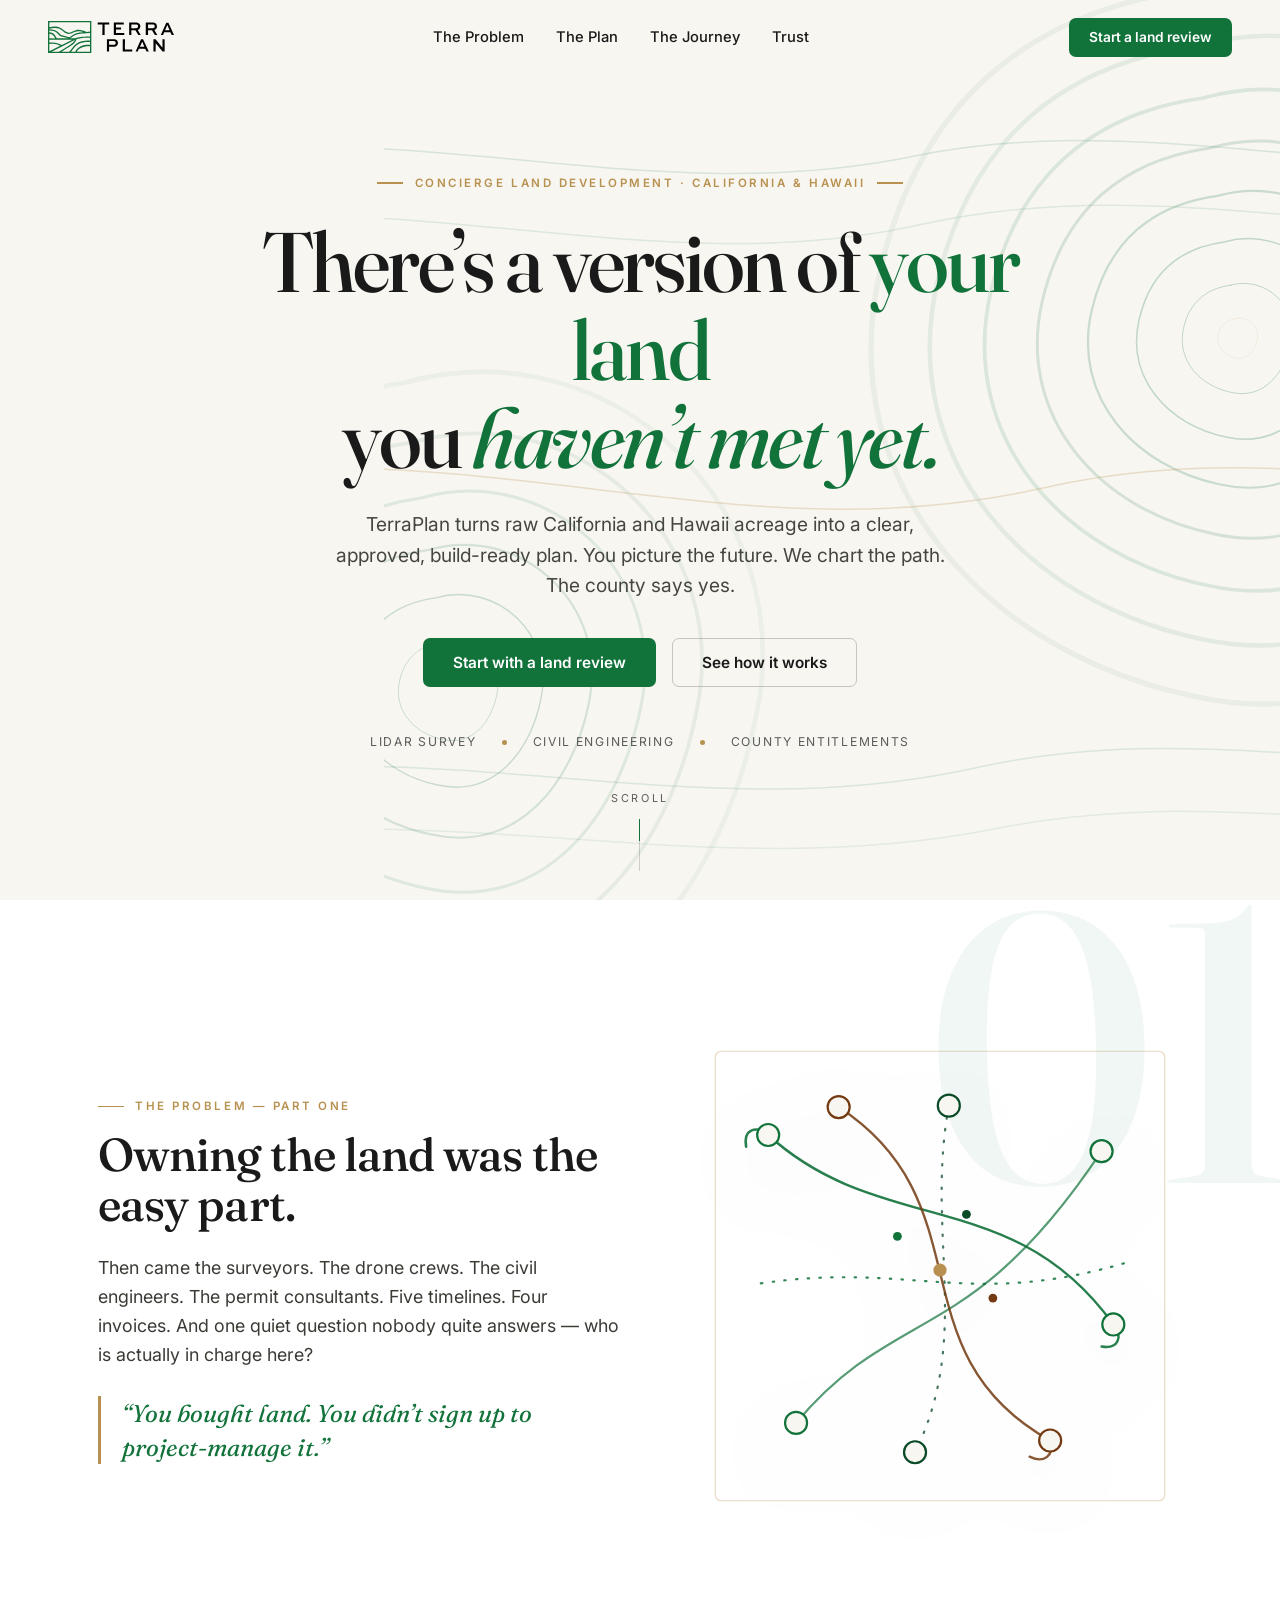
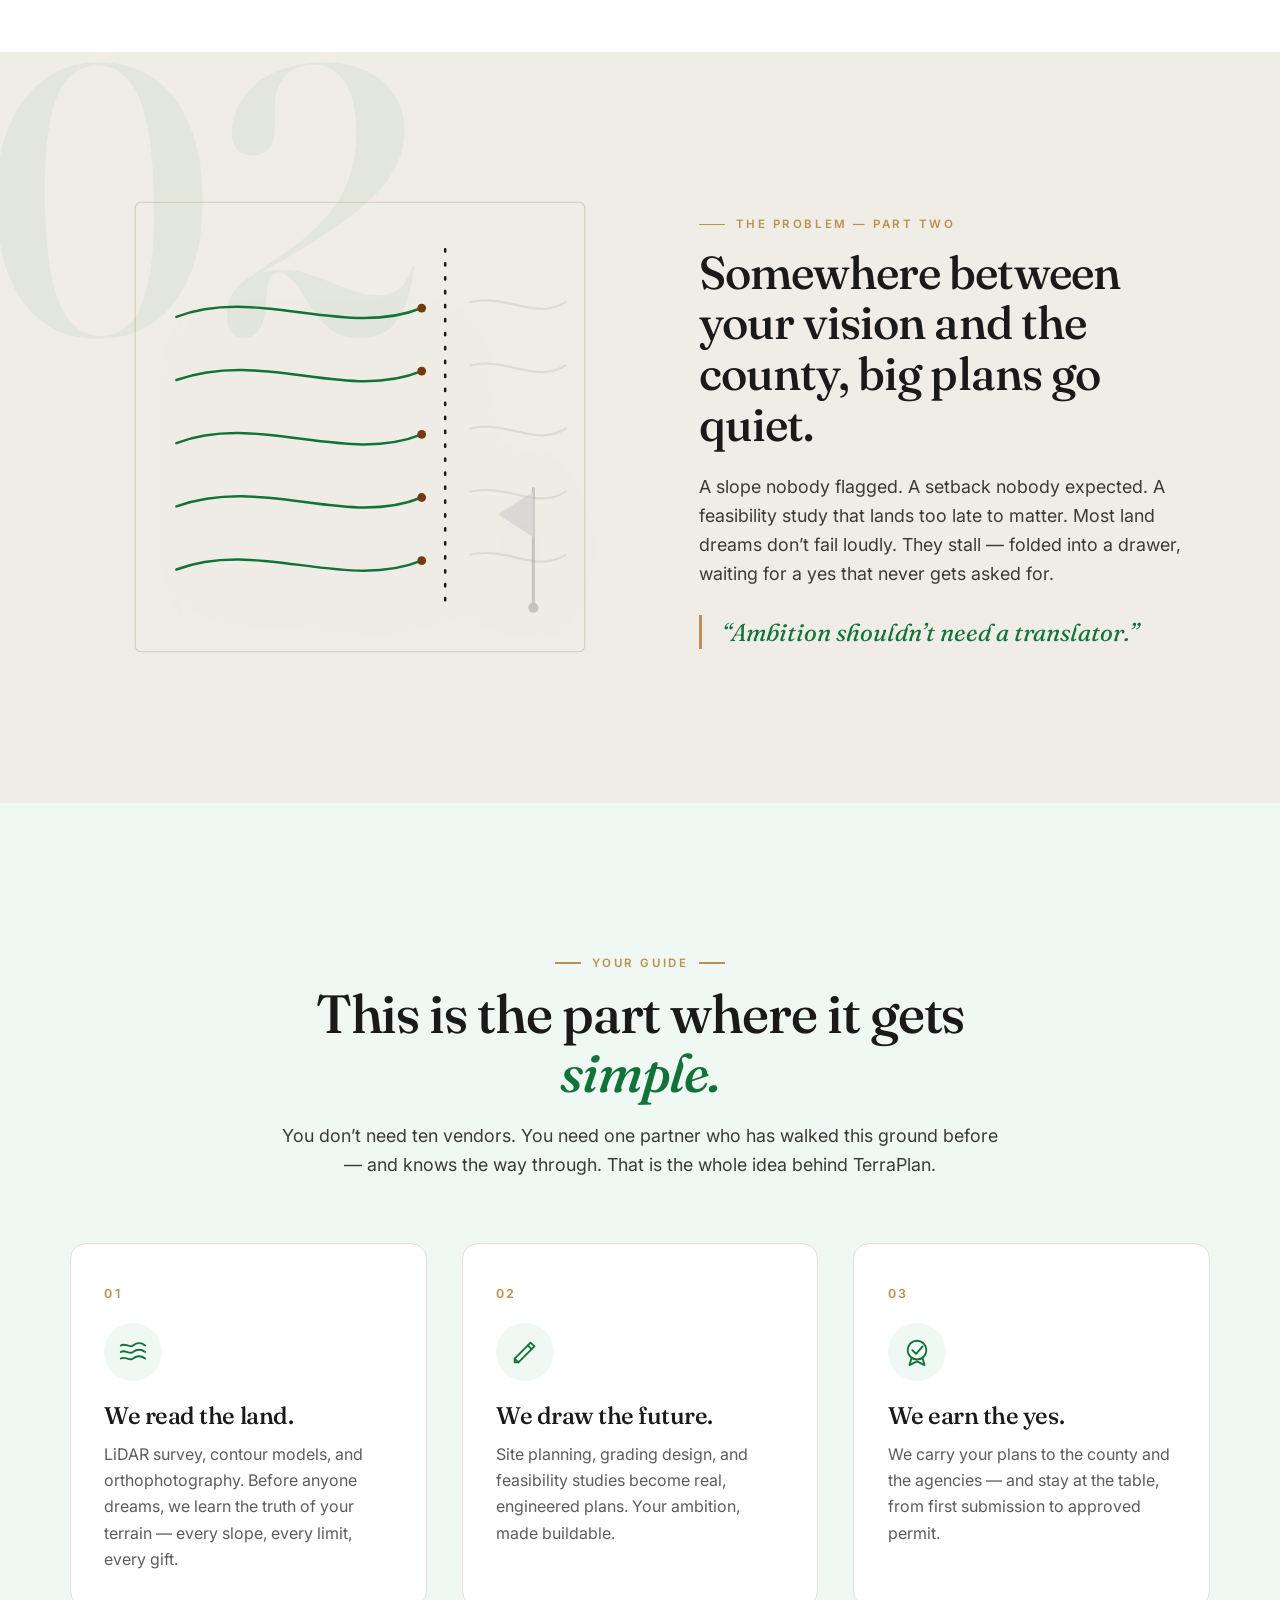
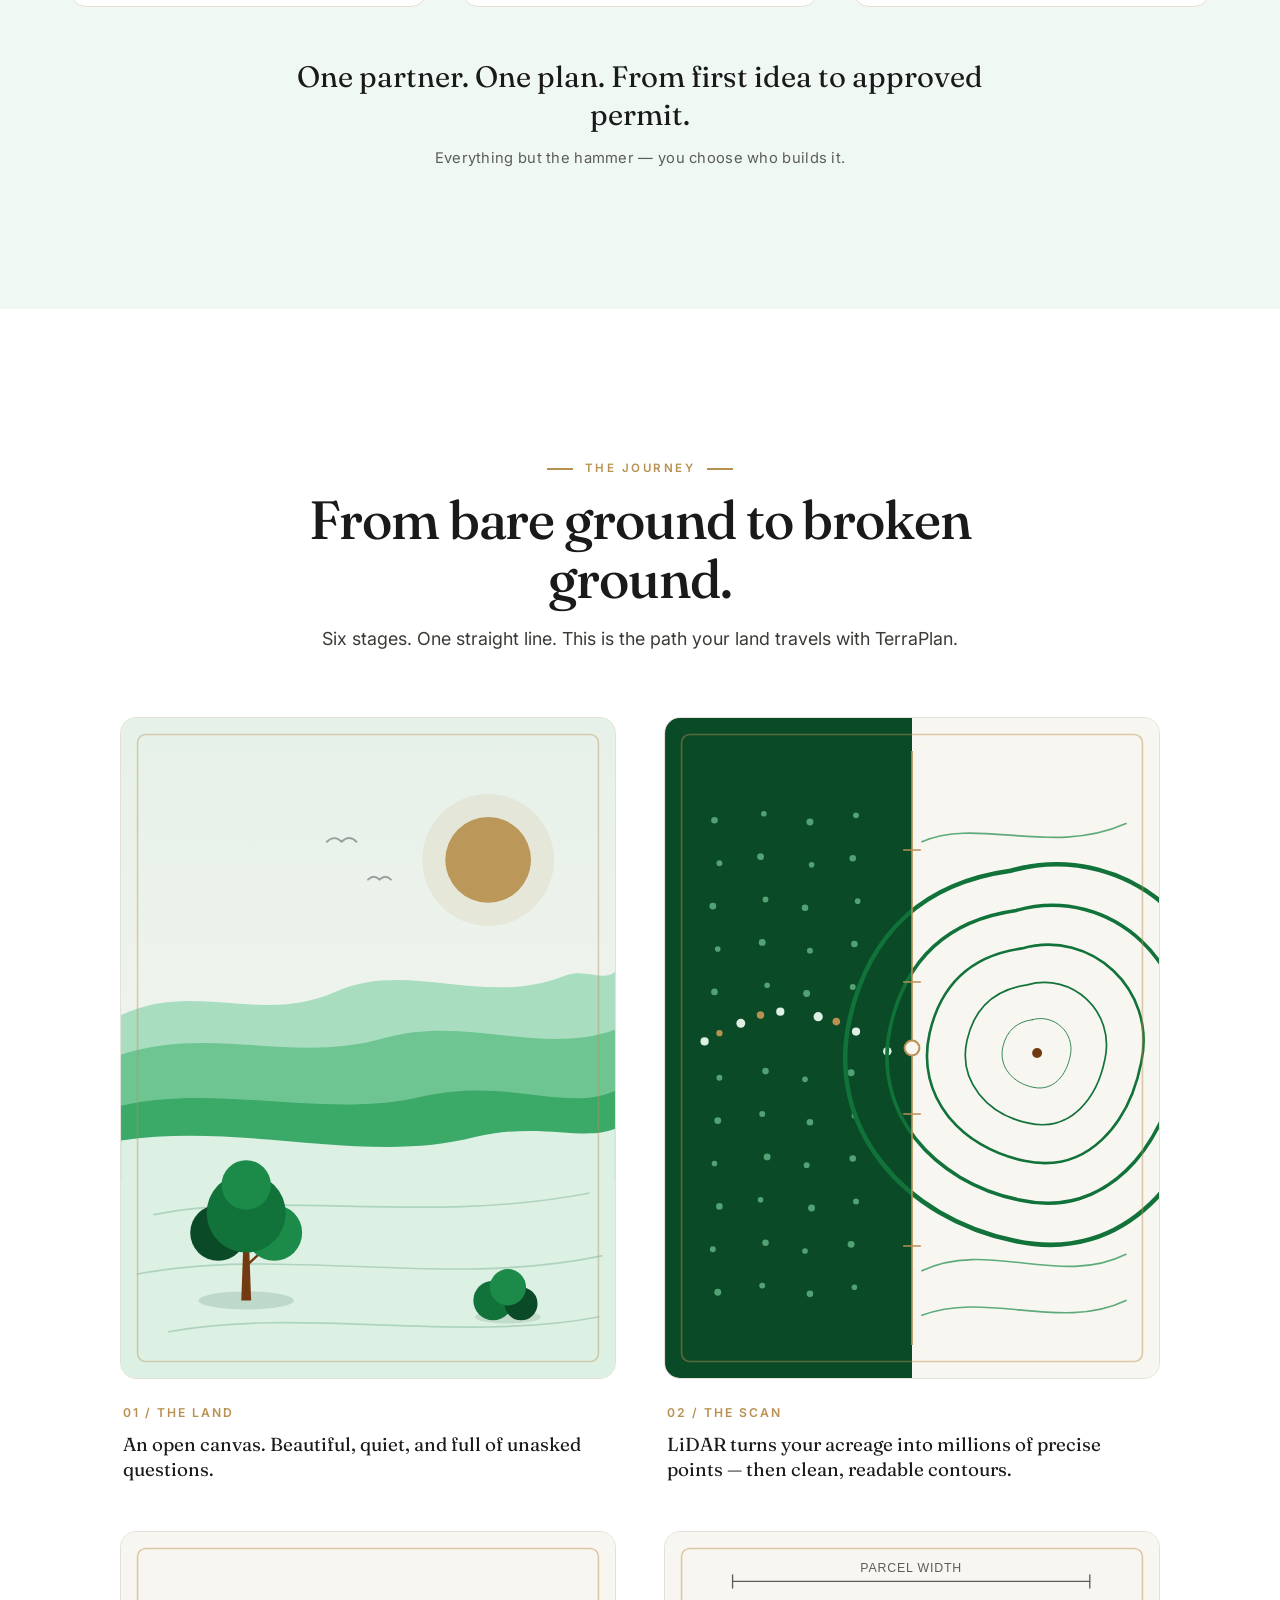
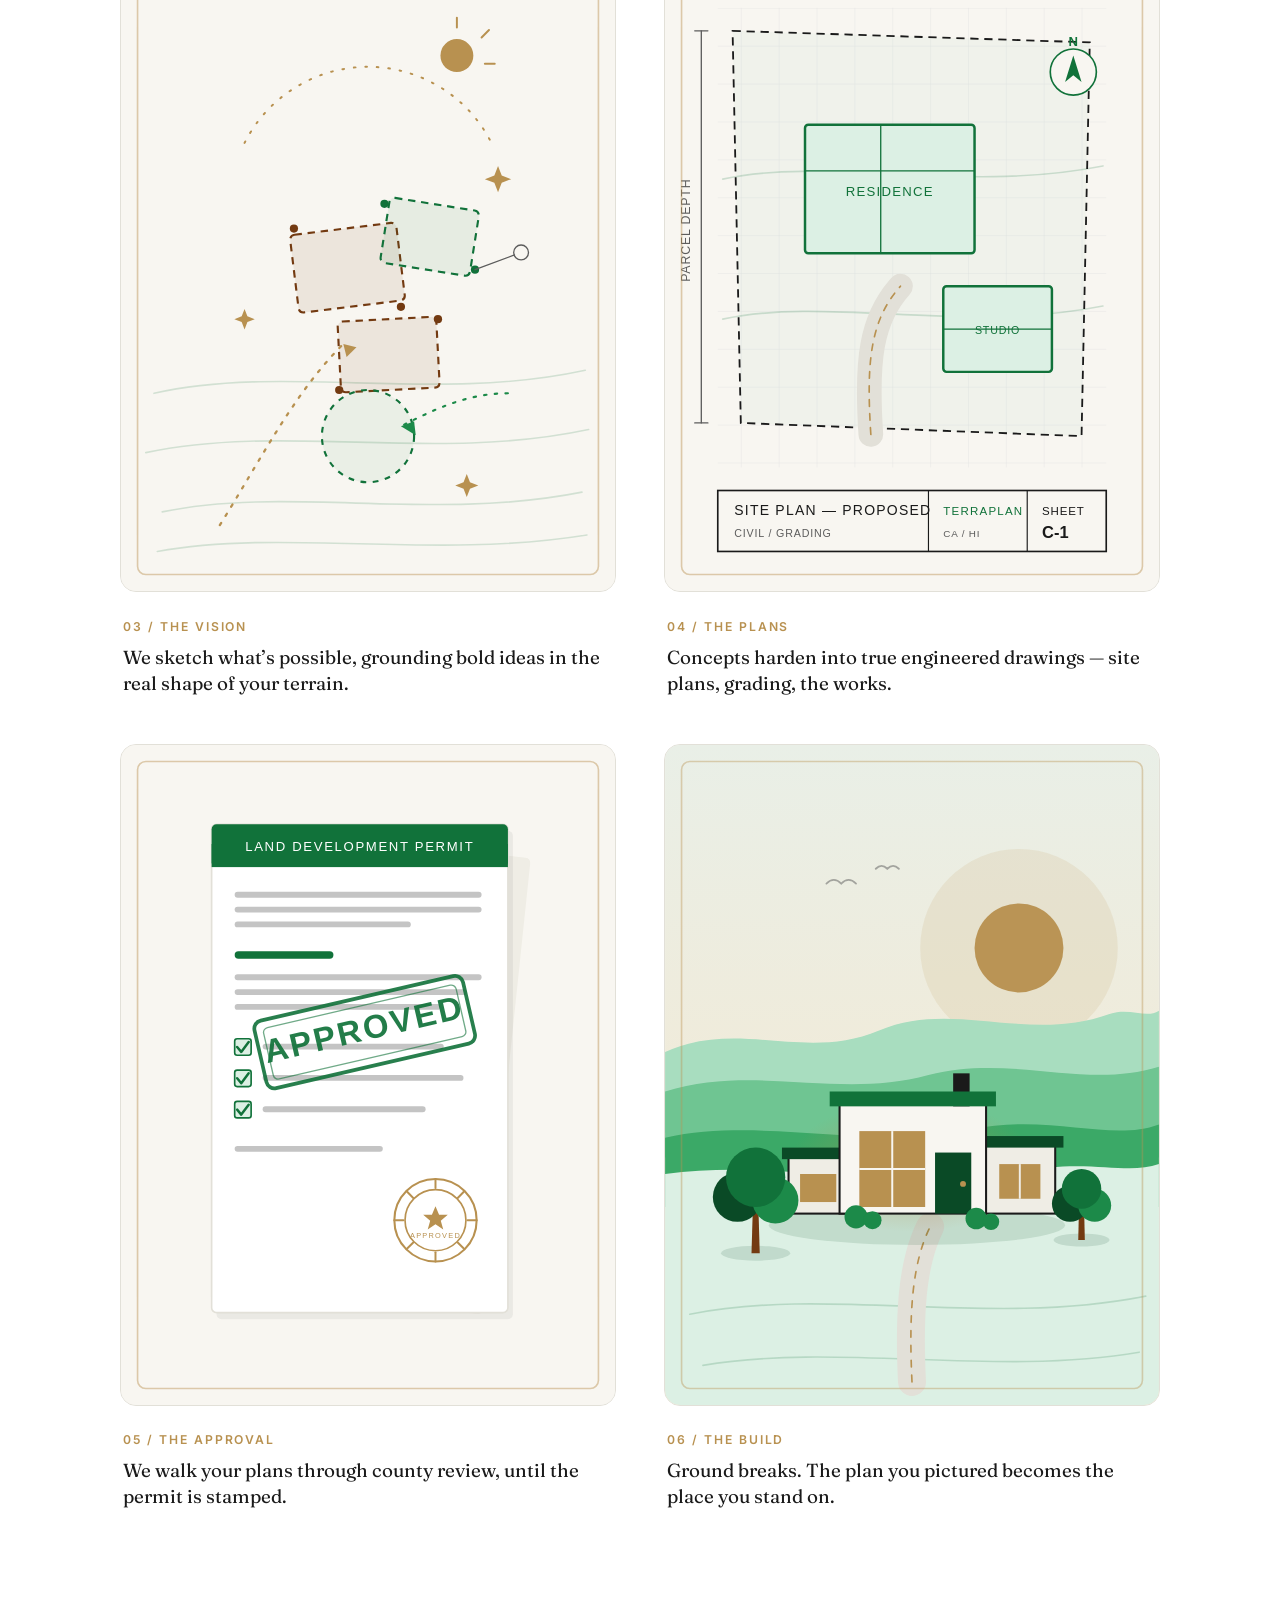
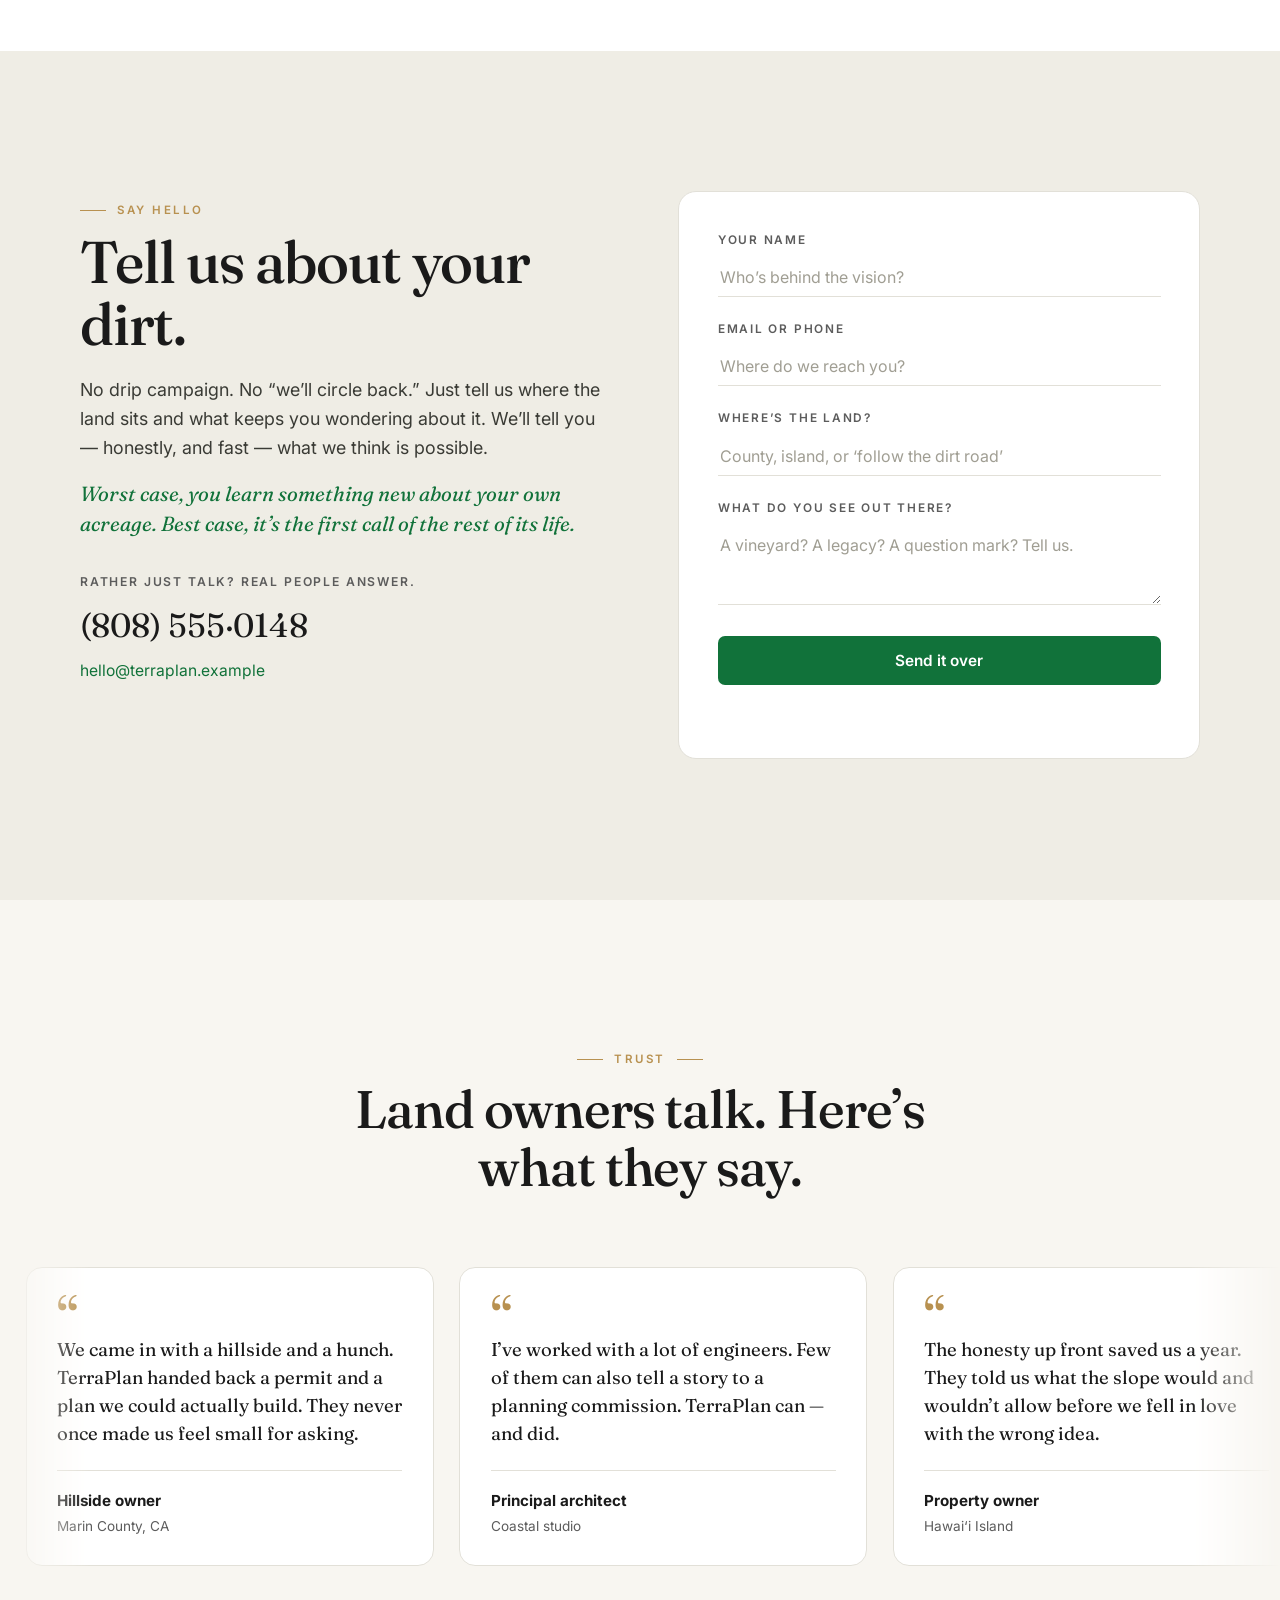
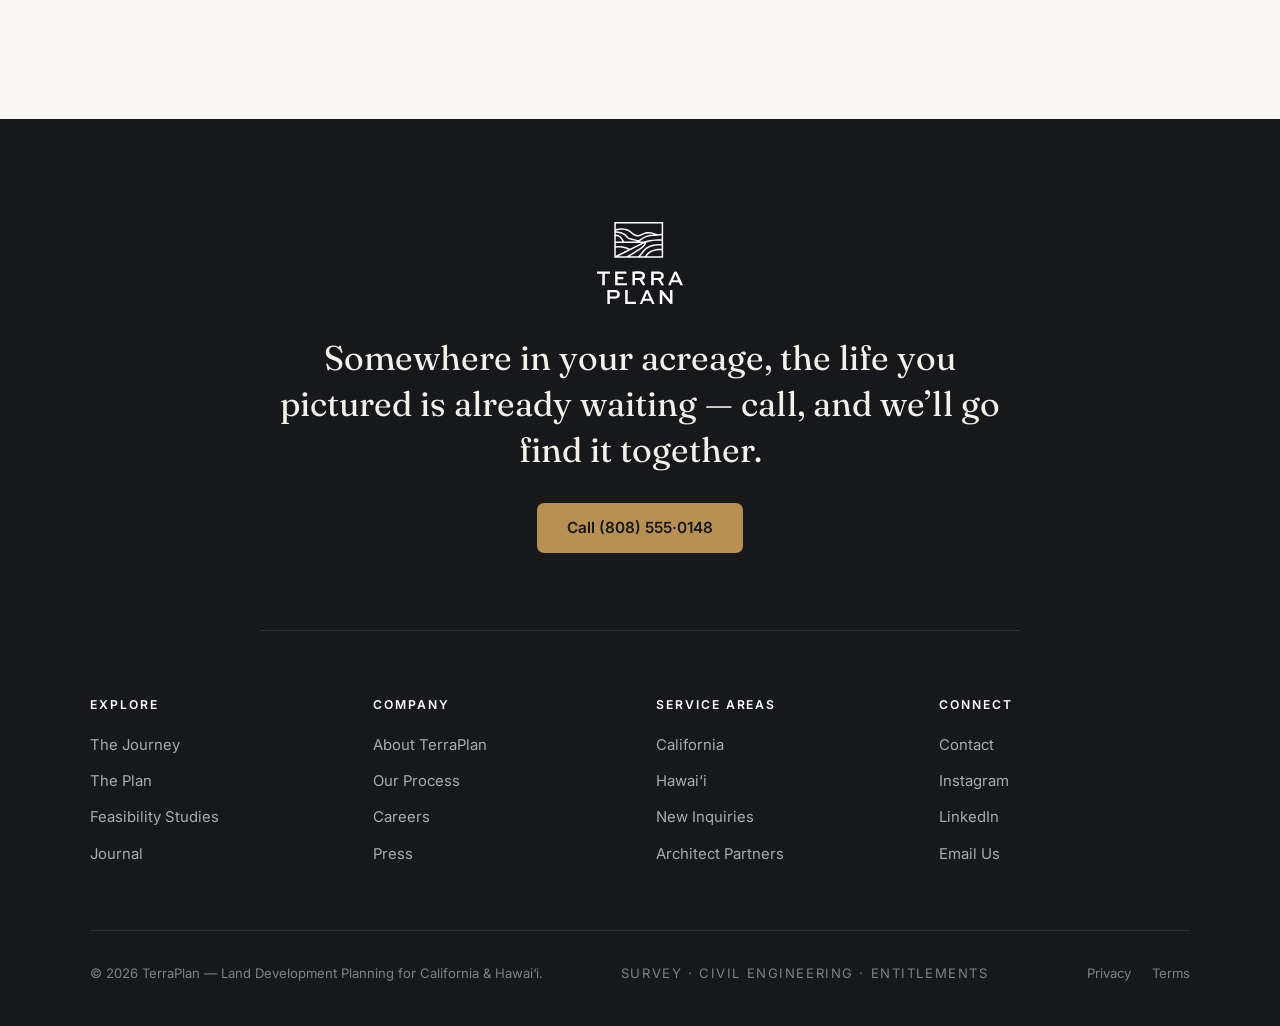
==== public/index.html @ 856046d3 "Add static site, AWS infrastructure, and deploy pipeline Site is a dependency-free static build in p" ====
<!doctype html>
<html lang="en">
<head>
  <meta charset="utf-8" />
  <meta name="viewport" content="width=device-width, initial-scale=1" />
  <title>TerraPlan — Concierge Land Development Planning · California &amp; Hawaii</title>
  <meta name="description" content="TerraPlan turns raw California and Hawaii acreage into a clear, approved, build-ready plan — LiDAR survey, civil engineering, and county entitlements, handled by one concierge partner." />
  <link rel="icon" type="image/svg+xml" href="assets/favicon.svg" />
  <link rel="preconnect" href="https://fonts.googleapis.com" />
  <link rel="preconnect" href="https://fonts.gstatic.com" crossorigin />
  <link href="https://fonts.googleapis.com/css2?family=Fraunces:ital,opsz,wght@0,9..144,400;0,9..144,500;0,9..144,600;1,9..144,400;1,9..144,500&family=Inter:wght@400;500;600&display=swap" rel="stylesheet" />
  <link rel="stylesheet" href="styles.css" />
</head>
<body>
  <div class="scroll-progress" id="scrollProgress" aria-hidden="true"></div>

  <!-- ============ NAV ============ -->
  <header class="nav" id="nav">
    <div class="nav__inner">
      <a class="nav__logo" href="#top" aria-label="TerraPlan home">
        <img src="assets/logo-horizontal.svg" alt="TerraPlan" />
      </a>
      <nav class="nav__links" id="navLinks" aria-label="Primary">
        <a href="#problem">The Problem</a>
        <a href="#plan">The Plan</a>
        <a href="#journey">The Journey</a>
        <a href="#trust">Trust</a>
      </nav>
      <div class="nav__actions">
        <a class="btn btn--primary btn--sm" href="#contact">Start a land review</a>
        <button class="nav__toggle" id="navToggle" aria-label="Menu" aria-expanded="false">
          <span></span><span></span><span></span>
        </button>
      </div>
    </div>
  </header>

  <main id="top">

    <!-- ============ HERO ============ -->
    <section class="hero" id="hero">
      <img class="hero__topo" src="assets/hero-topo.svg" alt="" aria-hidden="true" />
      <div class="hero__inner">
        <p class="eyebrow eyebrow--center hero__eyebrow">Concierge Land Development &middot; California &amp; Hawaii</p>
        <h1 class="hero__title">
          There&rsquo;s a version of <span class="t-green">your land</span><br />
          you <em>haven&rsquo;t met yet.</em>
        </h1>
        <p class="hero__sub">
          TerraPlan turns raw California and Hawaii acreage into a clear, approved,
          build-ready plan. You picture the future. We chart the path. The county says yes.
        </p>
        <div class="hero__cta">
          <a class="btn btn--primary" href="#contact">Start with a land review</a>
          <a class="btn btn--ghost" href="#problem">See how it works</a>
        </div>
        <ul class="hero__marks" aria-label="What we handle">
          <li>LiDAR Survey</li>
          <li>Civil Engineering</li>
          <li>County Entitlements</li>
        </ul>
      </div>
      <a class="hero__scroll" href="#problem" aria-label="Scroll down">
        <span>Scroll</span>
        <span class="hero__scroll-line"></span>
      </a>
    </section>

    <!-- ============ PAIN 1 ============ -->
    <section class="pain pain--light" id="problem">
      <span class="pain__numeral" aria-hidden="true">01</span>
      <div class="pain__inner">
        <div class="pain__text reveal">
          <p class="eyebrow">The Problem &mdash; Part One</p>
          <h2 class="pain__title">Owning the land was the easy part.</h2>
          <p class="lead">
            Then came the surveyors. The drone crews. The civil engineers. The permit
            consultants. Five timelines. Four invoices. And one quiet question nobody
            quite answers &mdash; who is actually in charge here?
          </p>
          <p class="pain__pull">&ldquo;You bought land. You didn&rsquo;t sign up to project-manage it.&rdquo;</p>
        </div>
        <figure class="pain__figure reveal" data-delay="1">
          <img src="assets/pain-fragments.svg" alt="Scattered, disconnected lines and nodes representing a fragmented roster of vendors" />
        </figure>
      </div>
    </section>

    <!-- ============ PAIN 2 ============ -->
    <section class="pain pain--tint pain--flip" id="pain-two">
      <span class="pain__numeral" aria-hidden="true">02</span>
      <div class="pain__inner">
        <figure class="pain__figure reveal">
          <img src="assets/pain-stall.svg" alt="A clear path of contour lines stalling at a dashed barrier before reaching its goal" />
        </figure>
        <div class="pain__text reveal" data-delay="1">
          <p class="eyebrow">The Problem &mdash; Part Two</p>
          <h2 class="pain__title">Somewhere between your vision and the county, big plans go quiet.</h2>
          <p class="lead">
            A slope nobody flagged. A setback nobody expected. A feasibility study that
            lands too late to matter. Most land dreams don&rsquo;t fail loudly. They
            stall &mdash; folded into a drawer, waiting for a yes that never gets asked for.
          </p>
          <p class="pain__pull">&ldquo;Ambition shouldn&rsquo;t need a translator.&rdquo;</p>
        </div>
      </div>
    </section>

    <!-- ============ GUIDE / PLAN ============ -->
    <section class="guide" id="plan">
      <div class="guide__head reveal">
        <p class="eyebrow eyebrow--center">Your Guide</p>
        <h2 class="guide__title">This is the part where it gets <em>simple.</em></h2>
        <p class="guide__intro">
          You don&rsquo;t need ten vendors. You need one partner who has walked this
          ground before &mdash; and knows the way through. That is the whole idea
          behind TerraPlan.
        </p>
      </div>
      <ol class="guide__steps">
        <li class="step reveal">
          <span class="step__num">01</span>
          <span class="step__icon" aria-hidden="true">
            <svg viewBox="0 0 32 32" fill="none" stroke="currentColor" stroke-width="2" stroke-linecap="round">
              <path d="M3 9c5-3 9 3 13 0s9-3 13 0" />
              <path d="M3 16c5-3 9 3 13 0s9-3 13 0" />
              <path d="M3 23c5-3 9 3 13 0s9-3 13 0" />
            </svg>
          </span>
          <h3 class="step__title">We read the land.</h3>
          <p class="step__text">
            LiDAR survey, contour models, and orthophotography. Before anyone dreams,
            we learn the truth of your terrain &mdash; every slope, every limit, every gift.
          </p>
        </li>
        <li class="step reveal" data-delay="1">
          <span class="step__num">02</span>
          <span class="step__icon" aria-hidden="true">
            <svg viewBox="0 0 32 32" fill="none" stroke="currentColor" stroke-width="2" stroke-linecap="round" stroke-linejoin="round">
              <path d="M5 27 L9 27 L26 10 L22 6 L5 23 Z" />
              <path d="M19 9 L23 13" />
              <path d="M5 23 L9 27" />
            </svg>
          </span>
          <h3 class="step__title">We draw the future.</h3>
          <p class="step__text">
            Site planning, grading design, and feasibility studies become real,
            engineered plans. Your ambition, made buildable.
          </p>
        </li>
        <li class="step reveal" data-delay="2">
          <span class="step__num">03</span>
          <span class="step__icon" aria-hidden="true">
            <svg viewBox="0 0 32 32" fill="none" stroke="currentColor" stroke-width="2" stroke-linecap="round" stroke-linejoin="round">
              <circle cx="16" cy="14" r="10" />
              <path d="M11 14 L15 18 L22 10" />
              <path d="M10 23 L8 30 L16 26 L24 30 L22 23" />
            </svg>
          </span>
          <h3 class="step__title">We earn the yes.</h3>
          <p class="step__text">
            We carry your plans to the county and the agencies &mdash; and stay at the
            table, from first submission to approved permit.
          </p>
        </li>
      </ol>
      <p class="guide__closer reveal">
        One partner. One plan. From first idea to approved permit.
        <span>Everything but the hammer &mdash; you choose who builds it.</span>
      </p>
    </section>

    <!-- ============ JOURNEY (placeholder imagery) ============ -->
    <!-- Imagery below is illustrative placeholder artwork, ready to be swapped for photography. -->
    <section class="journey" id="journey">
      <div class="journey__head reveal">
        <p class="eyebrow eyebrow--center">The Journey</p>
        <h2 class="journey__title">From bare ground to broken ground.</h2>
        <p class="journey__sub">
          Six stages. One straight line. This is the path your land travels with TerraPlan.
        </p>
      </div>
      <div class="journey__grid">
        <figure class="jcard reveal">
          <div class="jcard__img"><img src="assets/journey-1-land.svg" alt="An open, beautiful piece of undeveloped property" /></div>
          <figcaption>
            <span class="jcard__num">01 / The Land</span>
            <p>An open canvas. Beautiful, quiet, and full of unasked questions.</p>
          </figcaption>
        </figure>
        <figure class="jcard reveal" data-delay="1">
          <div class="jcard__img"><img src="assets/journey-2-scan.svg" alt="A split image of a LiDAR point cloud beside clean topographic contours" /></div>
          <figcaption>
            <span class="jcard__num">02 / The Scan</span>
            <p>LiDAR turns your acreage into millions of precise points &mdash; then clean, readable contours.</p>
          </figcaption>
        </figure>
        <figure class="jcard reveal">
          <div class="jcard__img"><img src="assets/journey-3-concept.svg" alt="An early conceptualization sketch laid over the terrain" /></div>
          <figcaption>
            <span class="jcard__num">03 / The Vision</span>
            <p>We sketch what&rsquo;s possible, grounding bold ideas in the real shape of your terrain.</p>
          </figcaption>
        </figure>
        <figure class="jcard reveal" data-delay="1">
          <div class="jcard__img"><img src="assets/journey-4-plans.svg" alt="Engineered site drawings and plans" /></div>
          <figcaption>
            <span class="jcard__num">04 / The Plans</span>
            <p>Concepts harden into true engineered drawings &mdash; site plans, grading, the works.</p>
          </figcaption>
        </figure>
        <figure class="jcard reveal">
          <div class="jcard__img"><img src="assets/journey-5-permit.svg" alt="A regulatory permit document with an approved stamp and official seal" /></div>
          <figcaption>
            <span class="jcard__num">05 / The Approval</span>
            <p>We walk your plans through county review, until the permit is stamped.</p>
          </figcaption>
        </figure>
        <figure class="jcard reveal" data-delay="1">
          <div class="jcard__img"><img src="assets/journey-6-build.svg" alt="A finished home on the developed build site" /></div>
          <figcaption>
            <span class="jcard__num">06 / The Build</span>
            <p>Ground breaks. The plan you pictured becomes the place you stand on.</p>
          </figcaption>
        </figure>
      </div>
    </section>

    <!-- ============ CONTACT ============ -->
    <section class="contact" id="contact">
      <div class="contact__inner">
        <div class="contact__lead reveal">
          <p class="eyebrow">Say Hello</p>
          <h2 class="contact__title">Tell us about your dirt.</h2>
          <p class="lead">
            No drip campaign. No &ldquo;we&rsquo;ll circle back.&rdquo; Just tell us where
            the land sits and what keeps you wondering about it. We&rsquo;ll tell you
            &mdash; honestly, and fast &mdash; what we think is possible.
          </p>
          <p class="contact__kicker">
            Worst case, you learn something new about your own acreage.
            Best case, it&rsquo;s the first call of the rest of its life.
          </p>
          <div class="contact__direct">
            <span>Rather just talk? Real people answer.</span>
            <a class="contact__phone" href="tel:+18085550148">(808) 555&middot;0148</a>
            <a class="contact__email" href="mailto:hello@terraplan.example">hello@terraplan.example</a>
          </div>
        </div>
        <form class="contact__form reveal" data-delay="1" id="contactForm" novalidate>
          <div class="field">
            <label for="f-name">Your name</label>
            <input id="f-name" name="name" type="text" placeholder="Who&rsquo;s behind the vision?" required />
          </div>
          <div class="field">
            <label for="f-reach">Email or phone</label>
            <input id="f-reach" name="reach" type="text" placeholder="Where do we reach you?" required />
          </div>
          <div class="field">
            <label for="f-where">Where&rsquo;s the land?</label>
            <input id="f-where" name="where" type="text" placeholder="County, island, or &lsquo;follow the dirt road&rsquo;" />
          </div>
          <div class="field">
            <label for="f-vision">What do you see out there?</label>
            <textarea id="f-vision" name="vision" rows="3" placeholder="A vineyard? A legacy? A question mark? Tell us."></textarea>
          </div>
          <button class="btn btn--primary btn--block" type="submit">Send it over</button>
          <p class="contact__note" id="formNote" role="status"></p>
        </form>
      </div>
    </section>

    <!-- ============ TRUST ============ -->
    <!-- Testimonials are placeholder copy, ready to be replaced with verified client quotes. -->
    <section class="trust" id="trust">
      <div class="trust__head reveal">
        <p class="eyebrow eyebrow--center">Trust</p>
        <h2 class="trust__title">Land owners talk. Here&rsquo;s what they say.</h2>
      </div>
      <div class="marquee" id="marquee">
        <div class="marquee__track">
          <figure class="quote">
            <blockquote>We came in with a hillside and a hunch. TerraPlan handed back a permit and a plan we could actually build. They never once made us feel small for asking.</blockquote>
            <figcaption><strong>Hillside owner</strong><span>Marin County, CA</span></figcaption>
          </figure>
          <figure class="quote">
            <blockquote>I&rsquo;ve worked with a lot of engineers. Few of them can also tell a story to a planning commission. TerraPlan can &mdash; and did.</blockquote>
            <figcaption><strong>Principal architect</strong><span>Coastal studio</span></figcaption>
          </figure>
          <figure class="quote">
            <blockquote>The honesty up front saved us a year. They told us what the slope would and wouldn&rsquo;t allow before we fell in love with the wrong idea.</blockquote>
            <figcaption><strong>Property owner</strong><span>Hawai&lsquo;i Island</span></figcaption>
          </figure>
          <figure class="quote">
            <blockquote>One contact. One invoice. One plan. After three false starts with other firms, that alone felt like a small miracle.</blockquote>
            <figcaption><strong>Estate owner</strong><span>Napa Valley, CA</span></figcaption>
          </figure>
          <figure class="quote">
            <blockquote>Our clients expect deliverables that hold up. TerraPlan&rsquo;s surveys and contours are the cleanest we&rsquo;ve ever put in front of a designer.</blockquote>
            <figcaption><strong>Studio director</strong><span>Honolulu, HI</span></figcaption>
          </figure>
          <figure class="quote">
            <blockquote>They treated our forty acres like it mattered as much to them as it did to us. Turns out, it did.</blockquote>
            <figcaption><strong>Land owner</strong><span>Sonoma County, CA</span></figcaption>
          </figure>
        </div>
      </div>
    </section>

  </main>

  <!-- ============ FOOTER ============ -->
  <footer class="footer" id="footer">
    <div class="footer__cta reveal">
      <img class="footer__logo" src="assets/logo-vertical-white.svg" alt="TerraPlan" />
      <p class="footer__poetic">
        Somewhere in your acreage, the life you pictured is already waiting &mdash;
        call, and we&rsquo;ll go find it together.
      </p>
      <a class="btn btn--brass" href="tel:+18085550148">Call (808) 555&middot;0148</a>
    </div>
    <div class="footer__grid">
      <nav class="footer__col" aria-label="Explore">
        <h4>Explore</h4>
        <a href="#">The Journey</a>
        <a href="#">The Plan</a>
        <a href="#">Feasibility Studies</a>
        <a href="#">Journal</a>
      </nav>
      <nav class="footer__col" aria-label="Company">
        <h4>Company</h4>
        <a href="#">About TerraPlan</a>
        <a href="#">Our Process</a>
        <a href="#">Careers</a>
        <a href="#">Press</a>
      </nav>
      <nav class="footer__col" aria-label="Service areas">
        <h4>Service Areas</h4>
        <a href="#">California</a>
        <a href="#">Hawai&lsquo;i</a>
        <a href="#">New Inquiries</a>
        <a href="#">Architect Partners</a>
      </nav>
      <nav class="footer__col" aria-label="Connect">
        <h4>Connect</h4>
        <a href="#contact">Contact</a>
        <a href="#">Instagram</a>
        <a href="#">LinkedIn</a>
        <a href="mailto:hello@terraplan.example">Email Us</a>
      </nav>
    </div>
    <div class="footer__bar">
      <p>&copy; 2026 TerraPlan &mdash; Land Development Planning for California &amp; Hawai&lsquo;i.</p>
      <p class="footer__tag">Survey &middot; Civil Engineering &middot; Entitlements</p>
      <p class="footer__legal"><a href="#">Privacy</a><a href="#">Terms</a></p>
    </div>
  </footer>

  <script src="script.js"></script>
</body>
</html>
---- public/styles.css ----
/* ============================================================
   TerraPlan — Landing Page Styles
   Built on the TerraPlan brand guide. Minimal, bright, grounded.
   ============================================================ */

:root {
  --canvas:       #F8F6F1;
  --surface:      #FFFFFF;
  --tint:         #EFEDE5;
  --pine-50:      #F0F8F3;
  --border:       #E2E0D8;
  --primary:      #11723A;
  --primary-deep: #0A4A26;
  --ink:          #1A1A1A;
  --muted:        #5C5C5C;
  --brass:        #B89150;
  --sienna:       #733A11;
  --footer-bg:    #16181B;

  --serif: 'Fraunces', Georgia, 'Times New Roman', serif;
  --sans:  'Inter', -apple-system, BlinkMacSystemFont, 'Segoe UI', Roboto, Helvetica, Arial, sans-serif;

  --wrap: 1180px;
  --ease: cubic-bezier(.16, 1, .3, 1);
  --section-pad: clamp(5rem, 11vw, 9rem);
}

* { box-sizing: border-box; margin: 0; padding: 0; }

html { scroll-behavior: smooth; -webkit-text-size-adjust: 100%; }

body {
  font-family: var(--sans);
  color: var(--ink);
  background: var(--canvas);
  line-height: 1.65;
  font-size: 17px;
  -webkit-font-smoothing: antialiased;
  -moz-osx-font-smoothing: grayscale;
  overflow-x: hidden;
}

img { max-width: 100%; display: block; }

section[id] { scroll-margin-top: 86px; }

::selection { background: var(--primary); color: #fff; }

/* ---------- Typographic utilities ---------- */
.eyebrow {
  display: inline-flex;
  align-items: center;
  gap: .7rem;
  font-size: .72rem;
  font-weight: 600;
  letter-spacing: .22em;
  text-transform: uppercase;
  color: var(--brass);
}
.eyebrow::before {
  content: "";
  width: 26px; height: 1.5px;
  background: var(--brass);
}
.eyebrow--center { justify-content: center; }
.eyebrow--center::after {
  content: "";
  width: 26px; height: 1.5px;
  background: var(--brass);
}

.lead {
  font-size: clamp(1.06rem, 1.4vw, 1.32rem);
  line-height: 1.62;
  color: #3a3b35;
}

.t-green { color: var(--primary); }

h1, h2, h3, h4 { font-family: var(--serif); font-weight: 500; letter-spacing: -.02em; }
h1 em, h2 em { font-style: italic; color: var(--primary); }

/* ---------- Buttons ---------- */
.btn {
  display: inline-flex;
  align-items: center;
  justify-content: center;
  gap: .5rem;
  font-family: var(--sans);
  font-weight: 600;
  font-size: .96rem;
  line-height: 1;
  padding: 1rem 1.8rem;
  border-radius: 7px;
  border: 1.6px solid transparent;
  cursor: pointer;
  text-decoration: none;
  transition: background .25s var(--ease), color .25s var(--ease),
              transform .25s var(--ease), box-shadow .25s var(--ease),
              border-color .25s var(--ease);
}
.btn--primary { background: var(--primary); color: #fff; }
.btn--primary:hover {
  background: var(--primary-deep);
  transform: translateY(-2px);
  box-shadow: 0 14px 28px -12px rgba(10, 74, 38, .55);
}
.btn--ghost { background: transparent; color: var(--ink); border-color: rgba(26, 26, 26, .22); }
.btn--ghost:hover { border-color: var(--primary); color: var(--primary); transform: translateY(-2px); }
.btn--brass { background: var(--brass); color: #16181B; }
.btn--brass:hover { background: #c8a162; transform: translateY(-2px); box-shadow: 0 14px 28px -12px rgba(184, 145, 80, .5); }
.btn--sm { padding: .7rem 1.2rem; font-size: .86rem; }
.btn--block { width: 100%; }

/* ---------- Scroll progress ---------- */
.scroll-progress {
  position: fixed;
  top: 0; left: 0;
  height: 3px; width: 0;
  background: var(--brass);
  z-index: 200;
  transition: width .12s linear;
}

/* ---------- Reveal on scroll ---------- */
.reveal {
  opacity: 0;
  transform: translateY(32px);
  transition: opacity .9s var(--ease), transform .9s var(--ease);
}
.reveal.is-visible { opacity: 1; transform: none; }
.reveal[data-delay="1"] { transition-delay: .13s; }
.reveal[data-delay="2"] { transition-delay: .26s; }

/* ============================================================
   NAV
   ============================================================ */
.nav {
  position: fixed;
  top: 0; left: 0; right: 0;
  z-index: 100;
  transition: background .35s var(--ease), box-shadow .35s var(--ease),
              padding .35s var(--ease);
}
.nav__inner {
  max-width: 1320px;
  margin: 0 auto;
  padding: 1.15rem clamp(1.2rem, 4vw, 3rem);
  display: flex;
  align-items: center;
  justify-content: space-between;
  gap: 1.5rem;
}
.nav__logo img { height: 32px; width: auto; transition: height .35s var(--ease); }
.nav.scrolled {
  background: rgba(248, 246, 241, .92);
  backdrop-filter: blur(12px);
  -webkit-backdrop-filter: blur(12px);
  box-shadow: 0 1px 0 rgba(26, 26, 26, .07);
}
.nav.scrolled .nav__inner { padding-top: .7rem; padding-bottom: .7rem; }
.nav.scrolled .nav__logo img { height: 25px; }

.nav__links { display: flex; gap: 2rem; }
.nav__links a {
  font-size: .92rem;
  font-weight: 500;
  color: var(--ink);
  text-decoration: none;
  position: relative;
  padding: .2rem 0;
}
.nav__links a::after {
  content: "";
  position: absolute;
  left: 0; bottom: -2px;
  width: 0; height: 1.5px;
  background: var(--primary);
  transition: width .3s var(--ease);
}
.nav__links a:hover { color: var(--primary); }
.nav__links a:hover::after { width: 100%; }

.nav__actions { display: flex; align-items: center; gap: 1rem; }

.nav__toggle {
  display: none;
  flex-direction: column;
  justify-content: center;
  gap: 5px;
  width: 42px; height: 42px;
  background: transparent;
  border: 1.5px solid rgba(26, 26, 26, .2);
  border-radius: 8px;
  cursor: pointer;
}
.nav__toggle span {
  display: block;
  width: 18px; height: 2px;
  margin: 0 auto;
  background: var(--ink);
  transition: transform .3s var(--ease), opacity .2s var(--ease);
}
.nav.open .nav__toggle span:nth-child(1) { transform: translateY(7px) rotate(45deg); }
.nav.open .nav__toggle span:nth-child(2) { opacity: 0; }
.nav.open .nav__toggle span:nth-child(3) { transform: translateY(-7px) rotate(-45deg); }

/* ============================================================
   HERO
   ============================================================ */
.hero {
  position: relative;
  min-height: 100vh;
  display: flex;
  flex-direction: column;
  align-items: center;
  justify-content: center;
  text-align: center;
  padding: 7rem clamp(1.4rem, 5vw, 3rem) 6rem;
  background: var(--canvas);
  overflow: hidden;
}
.hero__topo {
  position: absolute;
  top: 0; right: -8%;
  width: 78%;
  min-width: 760px;
  height: 100%;
  object-fit: cover;
  opacity: .85;
  pointer-events: none;
  will-change: transform;
}
.hero__inner { position: relative; z-index: 2; max-width: 900px; }
.hero__eyebrow { margin-bottom: 1.6rem; }
.hero__title {
  font-size: clamp(2.7rem, 6.6vw, 5.7rem);
  line-height: 1.04;
  letter-spacing: -.03em;
}
.hero__sub {
  max-width: 620px;
  margin: 1.7rem auto 0;
  font-size: clamp(1.06rem, 1.5vw, 1.3rem);
  line-height: 1.6;
  color: #45463f;
}
.hero__cta {
  display: flex;
  gap: 1rem;
  justify-content: center;
  flex-wrap: wrap;
  margin-top: 2.3rem;
}
.hero__marks {
  list-style: none;
  display: flex;
  justify-content: center;
  flex-wrap: wrap;
  gap: 1.6rem;
  margin-top: 2.8rem;
  font-size: .76rem;
  letter-spacing: .14em;
  text-transform: uppercase;
  color: var(--muted);
}
.hero__marks li { display: flex; align-items: center; gap: 1.6rem; }
.hero__marks li:not(:last-child)::after {
  content: "";
  width: 5px; height: 5px;
  border-radius: 50%;
  background: var(--brass);
}
.hero__scroll {
  position: absolute;
  bottom: 1.8rem;
  display: flex;
  flex-direction: column;
  align-items: center;
  gap: .7rem;
  font-size: .68rem;
  letter-spacing: .24em;
  text-transform: uppercase;
  color: var(--muted);
  text-decoration: none;
  z-index: 2;
}
.hero__scroll-line {
  width: 1px; height: 52px;
  background: rgba(26, 26, 26, .18);
  position: relative;
  overflow: hidden;
}
.hero__scroll-line::after {
  content: "";
  position: absolute;
  left: 0; top: 0;
  width: 1px; height: 22px;
  background: var(--primary);
  animation: scrollDot 2.1s var(--ease) infinite;
}
@keyframes scrollDot {
  0% { transform: translateY(-24px); }
  100% { transform: translateY(54px); }
}

/* Hero entrance */
@keyframes heroUp {
  from { opacity: 0; transform: translateY(28px); }
  to   { opacity: 1; transform: none; }
}
@keyframes heroFade { from { opacity: 0; } to { opacity: .85; } }
.hero__eyebrow { animation: heroUp .85s .05s both var(--ease); }
.hero__title   { animation: heroUp .9s  .18s both var(--ease); }
.hero__sub     { animation: heroUp .9s  .32s both var(--ease); }
.hero__cta     { animation: heroUp .9s  .46s both var(--ease); }
.hero__marks   { animation: heroUp .9s  .6s  both var(--ease); }
.hero__scroll  { animation: heroUp 1s   .95s both var(--ease); }
.hero__topo    { animation: heroFade 1.8s .15s both; }

/* ============================================================
   PAIN SECTIONS
   ============================================================ */
.pain { position: relative; overflow: hidden; }
.pain--light { background: var(--surface); }
.pain--tint  { background: var(--tint); }
.pain__inner {
  position: relative;
  z-index: 1;
  max-width: var(--wrap);
  margin: 0 auto;
  padding: var(--section-pad) clamp(1.5rem, 5vw, 3rem);
  display: grid;
  grid-template-columns: 1.04fr .96fr;
  gap: clamp(2.4rem, 6vw, 6rem);
  align-items: center;
}
.pain__numeral {
  position: absolute;
  top: -3rem; right: -1rem;
  font-family: var(--serif);
  font-weight: 500;
  font-size: clamp(13rem, 30vw, 28rem);
  line-height: 1;
  color: rgba(17, 114, 58, .055);
  z-index: 0;
  pointer-events: none;
  user-select: none;
}
.pain--flip .pain__numeral { right: auto; left: -1rem; }
.pain__title {
  font-size: clamp(1.9rem, 3.6vw, 3.05rem);
  line-height: 1.1;
  margin: .85rem 0 1.35rem;
}
.pain__pull {
  margin-top: 1.7rem;
  font-family: var(--serif);
  font-style: italic;
  font-size: clamp(1.2rem, 1.9vw, 1.55rem);
  line-height: 1.4;
  color: var(--primary);
  padding-left: 1.3rem;
  border-left: 3px solid var(--brass);
}
.pain__figure { margin: 0; display: flex; justify-content: center; }
.pain__figure img {
  width: 100%;
  max-width: 470px;
  filter: drop-shadow(0 26px 40px rgba(26, 26, 26, .1));
}

/* ============================================================
   GUIDE / PLAN
   ============================================================ */
.guide {
  background: var(--pine-50);
  padding: var(--section-pad) clamp(1.5rem, 5vw, 3rem);
}
.guide__head { max-width: 720px; margin: 0 auto; text-align: center; }
.guide__title {
  font-size: clamp(2rem, 4.2vw, 3.4rem);
  line-height: 1.1;
  margin: .7rem 0 1.2rem;
}
.guide__intro { font-size: clamp(1.04rem, 1.4vw, 1.26rem); color: #3a3b35; line-height: 1.62; }

.guide__steps {
  list-style: none;
  max-width: 1140px;
  margin: clamp(2.6rem, 5vw, 4rem) auto 0;
  display: grid;
  grid-template-columns: repeat(3, 1fr);
  gap: clamp(1.3rem, 3vw, 2.2rem);
}
.step {
  background: var(--surface);
  border: 1px solid var(--border);
  border-radius: 16px;
  padding: clamp(1.7rem, 2.6vw, 2.5rem);
  transition: transform .35s var(--ease), box-shadow .35s var(--ease),
              border-color .35s var(--ease);
}
.step:hover {
  transform: translateY(-6px);
  border-color: rgba(17, 114, 38, .4);
  box-shadow: 0 26px 44px -26px rgba(10, 74, 38, .4);
}
.step__num {
  font-size: .78rem;
  font-weight: 600;
  letter-spacing: .2em;
  color: var(--brass);
}
.step__icon {
  display: flex;
  align-items: center;
  justify-content: center;
  width: 58px; height: 58px;
  border-radius: 50%;
  background: var(--pine-50);
  color: var(--primary);
  margin: 1.1rem 0 1.3rem;
}
.step__icon svg { width: 30px; height: 30px; }
.step__title { font-size: 1.5rem; line-height: 1.2; margin-bottom: .6rem; }
.step__text { color: var(--muted); font-size: 1rem; line-height: 1.65; }

.guide__closer {
  text-align: center;
  max-width: 760px;
  margin: clamp(2.4rem, 4vw, 3.4rem) auto 0;
  font-family: var(--serif);
  font-size: clamp(1.35rem, 2.3vw, 2rem);
  line-height: 1.3;
}
.guide__closer span {
  display: block;
  font-family: var(--sans);
  font-size: .92rem;
  color: var(--muted);
  margin-top: .9rem;
  letter-spacing: .02em;
}

/* ============================================================
   JOURNEY
   ============================================================ */
.journey {
  background: var(--surface);
  padding: var(--section-pad) clamp(1.5rem, 5vw, 3rem);
}
.journey__head { max-width: 720px; margin: 0 auto; text-align: center; }
.journey__title {
  font-size: clamp(2rem, 4.2vw, 3.4rem);
  line-height: 1.1;
  margin: .7rem 0 1rem;
}
.journey__sub { font-size: clamp(1.04rem, 1.4vw, 1.24rem); color: #3a3b35; }

.journey__grid {
  max-width: 1040px;
  margin: clamp(2.6rem, 5vw, 4rem) auto 0;
  display: grid;
  grid-template-columns: repeat(2, 1fr);
  gap: clamp(1.6rem, 4vw, 3rem);
}
.jcard { margin: 0; }
.jcard__img {
  border-radius: 16px;
  overflow: hidden;
  border: 1px solid var(--border);
  background: var(--canvas);
  aspect-ratio: 3 / 4;
}
.jcard__img img {
  width: 100%; height: 100%;
  object-fit: cover;
  transition: transform .8s var(--ease);
}
.jcard:hover .jcard__img img { transform: scale(1.045); }
.jcard figcaption { padding: 1.15rem .2rem 0; }
.jcard__num {
  font-size: .76rem;
  font-weight: 600;
  letter-spacing: .16em;
  text-transform: uppercase;
  color: var(--brass);
}
.jcard figcaption p {
  margin-top: .4rem;
  font-family: var(--serif);
  font-size: 1.18rem;
  line-height: 1.36;
  color: var(--ink);
}

/* ============================================================
   CONTACT
   ============================================================ */
.contact {
  background: var(--tint);
  padding: var(--section-pad) clamp(1.5rem, 5vw, 3rem);
}
.contact__inner {
  max-width: 1120px;
  margin: 0 auto;
  display: grid;
  grid-template-columns: 1fr 1fr;
  gap: clamp(2.4rem, 6vw, 5rem);
  align-items: start;
}
.contact__title {
  font-size: clamp(2.3rem, 4.6vw, 3.7rem);
  line-height: 1.04;
  margin: .7rem 0 1.3rem;
}
.contact__kicker {
  margin-top: 1.1rem;
  font-family: var(--serif);
  font-style: italic;
  font-size: clamp(1.1rem, 1.6vw, 1.32rem);
  line-height: 1.45;
  color: var(--primary);
}
.contact__direct {
  margin-top: 2.1rem;
  display: flex;
  flex-direction: column;
  gap: .35rem;
}
.contact__direct span {
  font-size: .76rem;
  text-transform: uppercase;
  letter-spacing: .15em;
  color: var(--muted);
  font-weight: 600;
}
.contact__phone {
  font-family: var(--serif);
  font-size: clamp(1.7rem, 2.6vw, 2.1rem);
  color: var(--ink);
  text-decoration: none;
  transition: color .2s var(--ease);
}
.contact__phone:hover { color: var(--primary); }
.contact__email {
  color: var(--primary);
  text-decoration: none;
  font-size: .98rem;
}
.contact__email:hover { text-decoration: underline; }

.contact__form {
  background: var(--surface);
  border: 1px solid var(--border);
  border-radius: 18px;
  padding: clamp(1.8rem, 3vw, 2.7rem);
}
.field { margin-bottom: 1.45rem; }
.field label {
  display: block;
  font-size: .74rem;
  text-transform: uppercase;
  letter-spacing: .15em;
  color: var(--muted);
  font-weight: 600;
  margin-bottom: .5rem;
}
.field input, .field textarea {
  width: 100%;
  border: none;
  border-bottom: 1.6px solid var(--border);
  background: transparent;
  padding: .55rem .15rem;
  font-family: var(--sans);
  font-size: 1rem;
  color: var(--ink);
  transition: border-color .25s var(--ease);
}
.field textarea { resize: vertical; }
.field input::placeholder, .field textarea::placeholder { color: #a09e93; }
.field input:focus, .field textarea:focus {
  outline: none;
  border-bottom-color: var(--primary);
}
.contact__note {
  margin-top: 1rem;
  font-size: .94rem;
  color: var(--primary);
  min-height: 1.2em;
  font-weight: 500;
}

/* ============================================================
   TRUST / MARQUEE
   ============================================================ */
.trust {
  background: var(--canvas);
  padding: var(--section-pad) 0;
  overflow: hidden;
}
.trust__head {
  max-width: 720px;
  margin: 0 auto;
  text-align: center;
  padding: 0 clamp(1.5rem, 5vw, 3rem);
}
.trust__title {
  font-size: clamp(2rem, 4.2vw, 3.3rem);
  line-height: 1.1;
  margin-top: .7rem;
}
.marquee {
  margin-top: clamp(2.4rem, 5vw, 3.6rem);
  overflow: hidden;
  -webkit-mask-image: linear-gradient(to right, transparent, #000 7%, #000 93%, transparent);
  mask-image: linear-gradient(to right, transparent, #000 7%, #000 93%, transparent);
}
.marquee__track {
  display: flex;
  gap: 1.6rem;
  width: max-content;
  padding: .8rem 1.6rem;
  animation: marquee 52s linear infinite;
}
.marquee:hover .marquee__track { animation-play-state: paused; }
@keyframes marquee {
  from { transform: translateX(0); }
  to   { transform: translateX(-50%); }
}
.quote {
  flex: 0 0 clamp(280px, 78vw, 408px);
  background: var(--surface);
  border: 1px solid var(--border);
  border-radius: 16px;
  padding: 1.6rem 1.9rem 1.7rem;
  display: flex;
  flex-direction: column;
}
.quote::before {
  content: "\201C";
  font-family: var(--serif);
  font-size: 3.6rem;
  line-height: .1;
  color: var(--brass);
  margin: 1.4rem 0 .9rem;
  display: block;
}
.quote blockquote {
  font-family: var(--serif);
  font-size: 1.16rem;
  line-height: 1.5;
  color: var(--ink);
}
.quote figcaption {
  margin-top: 1.4rem;
  padding-top: 1.05rem;
  border-top: 1px solid var(--border);
  display: flex;
  flex-direction: column;
  gap: .15rem;
}
.quote figcaption strong { font-size: .95rem; color: var(--ink); }
.quote figcaption span { font-size: .85rem; color: var(--muted); }

/* ============================================================
   FOOTER
   ============================================================ */
.footer {
  background: var(--footer-bg);
  color: #c9cbce;
  padding: clamp(4rem, 8vw, 7rem) clamp(1.5rem, 5vw, 4rem) 2.6rem;
}
.footer__cta {
  max-width: 760px;
  margin: 0 auto;
  text-align: center;
  padding-bottom: clamp(3rem, 6vw, 5rem);
  border-bottom: 1px solid rgba(255, 255, 255, .1);
}
.footer__logo { width: 86px; height: auto; margin: 0 auto 1.9rem; }
.footer__poetic {
  font-family: var(--serif);
  font-size: clamp(1.4rem, 2.7vw, 2.15rem);
  line-height: 1.34;
  color: #f3f1ec;
  margin-bottom: 1.9rem;
}
.footer__grid {
  max-width: 1100px;
  margin: 0 auto;
  padding: clamp(2.6rem, 5vw, 4rem) 0;
  display: grid;
  grid-template-columns: repeat(4, 1fr);
  gap: 2rem;
}
.footer__col { display: flex; flex-direction: column; gap: .72rem; }
.footer__col h4 {
  font-family: var(--sans);
  font-size: .76rem;
  font-weight: 600;
  text-transform: uppercase;
  letter-spacing: .16em;
  color: #fff;
  margin-bottom: .45rem;
}
.footer__col a {
  color: #a9acb0;
  text-decoration: none;
  font-size: .93rem;
  transition: color .2s var(--ease);
}
.footer__col a:hover { color: var(--brass); }
.footer__bar {
  max-width: 1100px;
  margin: 0 auto;
  padding-top: 2rem;
  border-top: 1px solid rgba(255, 255, 255, .1);
  display: flex;
  justify-content: space-between;
  align-items: center;
  gap: 1rem;
  flex-wrap: wrap;
  font-size: .82rem;
  color: #7e8186;
}
.footer__tag { text-transform: uppercase; letter-spacing: .12em; }
.footer__legal a { color: #7e8186; text-decoration: none; margin-left: 1.3rem; }
.footer__legal a:hover { color: var(--brass); }

/* ============================================================
   RESPONSIVE
   ============================================================ */
@media (max-width: 980px) {
  .nav__links {
    position: absolute;
    top: 100%; left: 0; right: 0;
    flex-direction: column;
    gap: 0;
    background: var(--canvas);
    padding: .5rem clamp(1.2rem, 4vw, 3rem) 1.4rem;
    box-shadow: 0 16px 30px -18px rgba(26, 26, 26, .3);
    opacity: 0;
    transform: translateY(-12px);
    pointer-events: none;
    transition: opacity .3s var(--ease), transform .3s var(--ease);
  }
  .nav__links a { padding: .9rem 0; border-bottom: 1px solid var(--border); }
  .nav.open .nav__links { opacity: 1; transform: none; pointer-events: auto; }
  .nav.open { background: rgba(248, 246, 241, .98); backdrop-filter: blur(12px); }
  .nav__toggle { display: flex; }
  .pain__inner, .contact__inner { grid-template-columns: 1fr; }
  .pain__figure { order: -1; }
  .pain__figure img { max-width: 380px; }
  .guide__steps { grid-template-columns: 1fr; max-width: 480px; }
  .footer__grid { grid-template-columns: repeat(2, 1fr); gap: 2.2rem 1.6rem; }
}

@media (max-width: 620px) {
  body { font-size: 16px; }
  .journey__grid { grid-template-columns: 1fr; max-width: 420px; }
  .nav__actions .btn--primary { display: none; }
  .footer__grid { grid-template-columns: 1fr; }
  .footer__bar { justify-content: center; text-align: center; }
  .footer__legal a { margin: 0 .65rem; }
  .pain__pull { font-size: 1.2rem; }
}

/* ============================================================
   REDUCED MOTION
   ============================================================ */
@media (prefers-reduced-motion: reduce) {
  html { scroll-behavior: auto; }
  .reveal { opacity: 1; transform: none; transition: none; }
  .marquee__track { animation: none; }
  .hero__eyebrow, .hero__title, .hero__sub, .hero__cta,
  .hero__marks, .hero__scroll, .hero__topo { animation: none; opacity: 1; }
  .hero__topo { opacity: .85; }
  .hero__scroll-line::after { animation: none; }
  * { transition-duration: .01ms !important; }
}
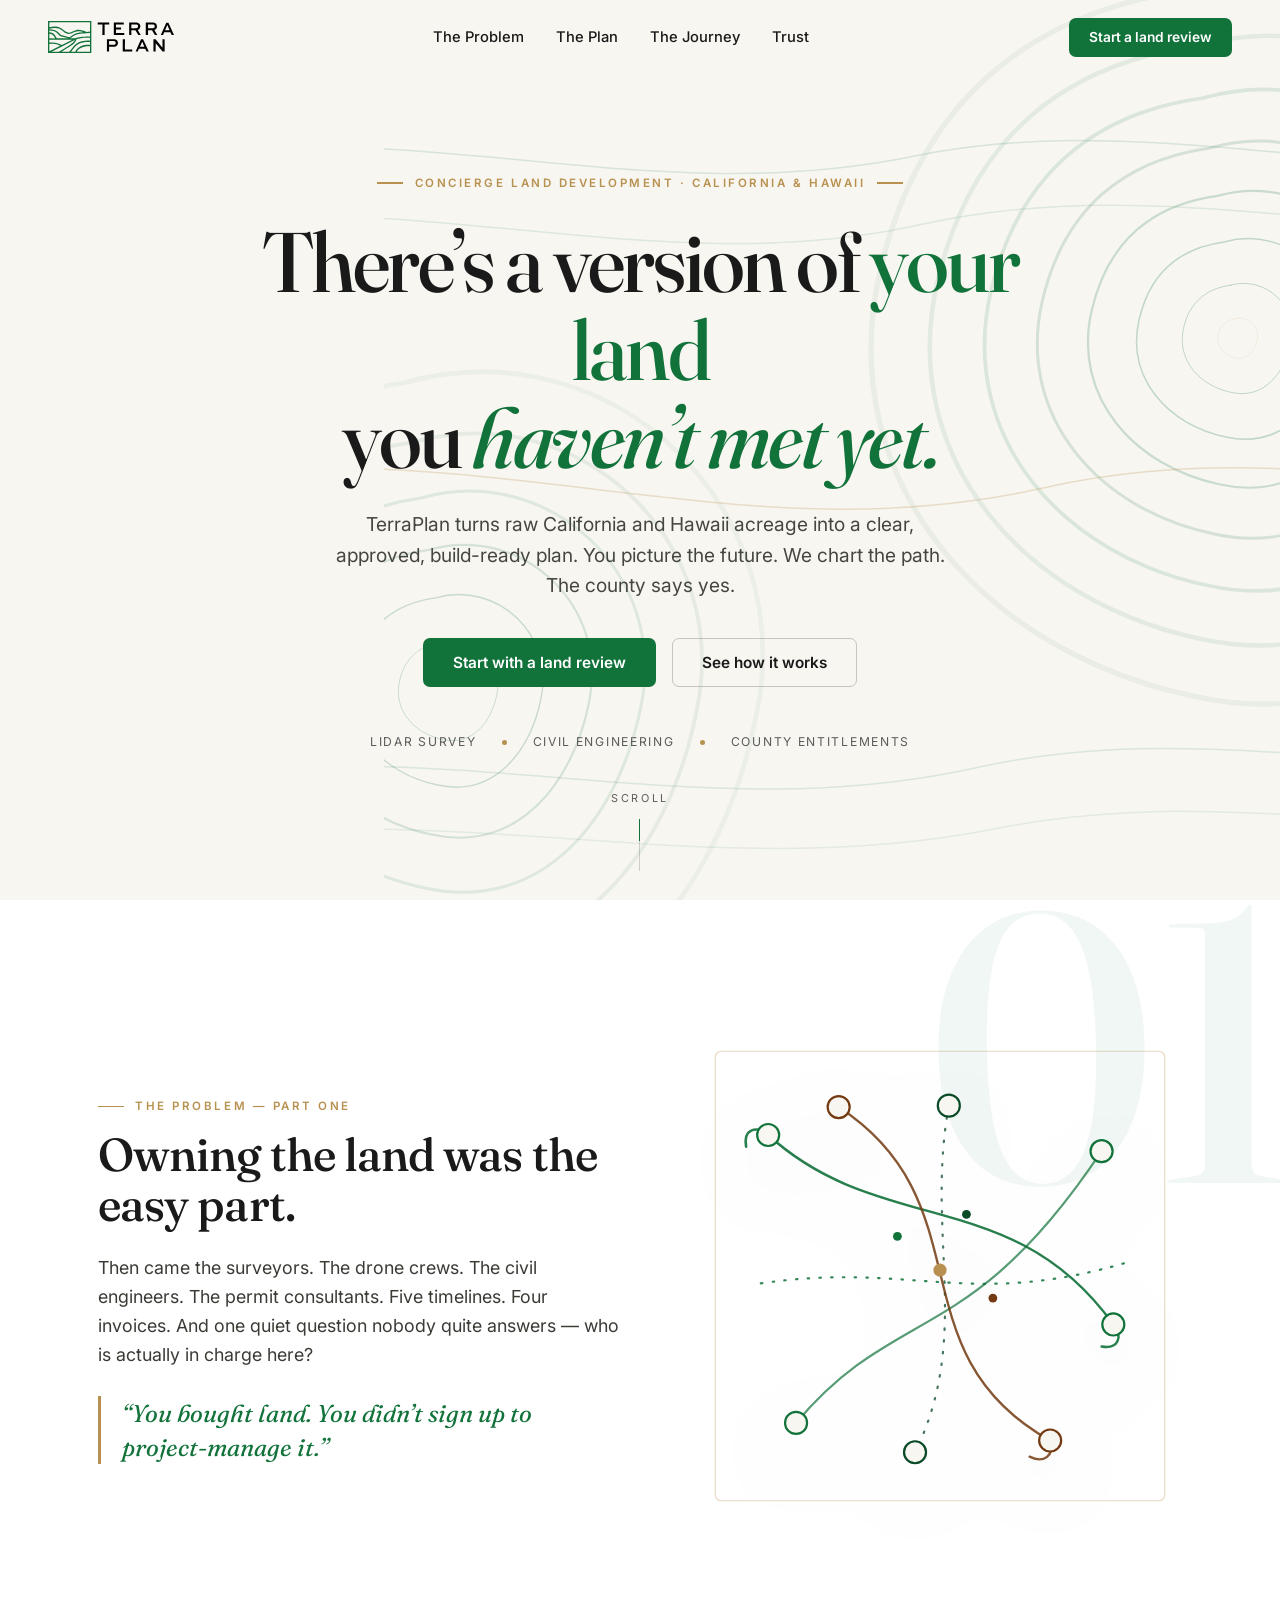
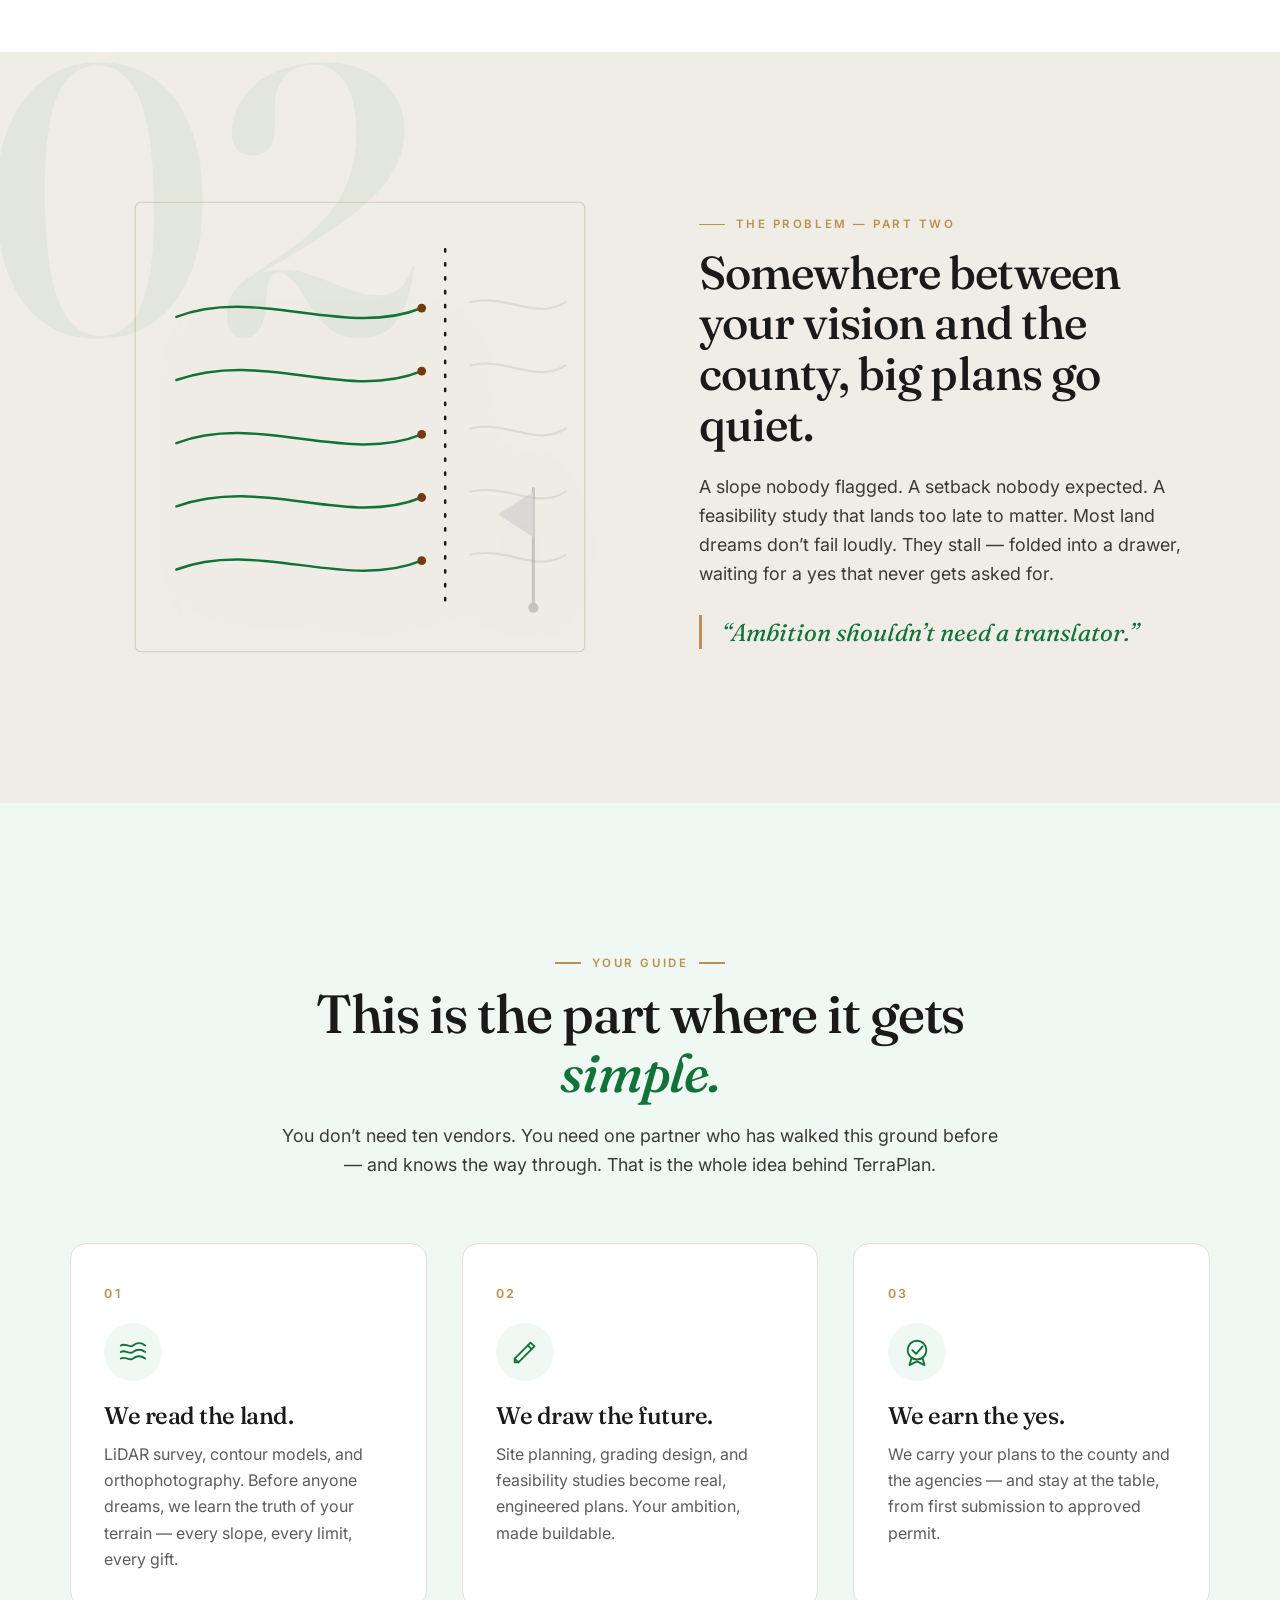
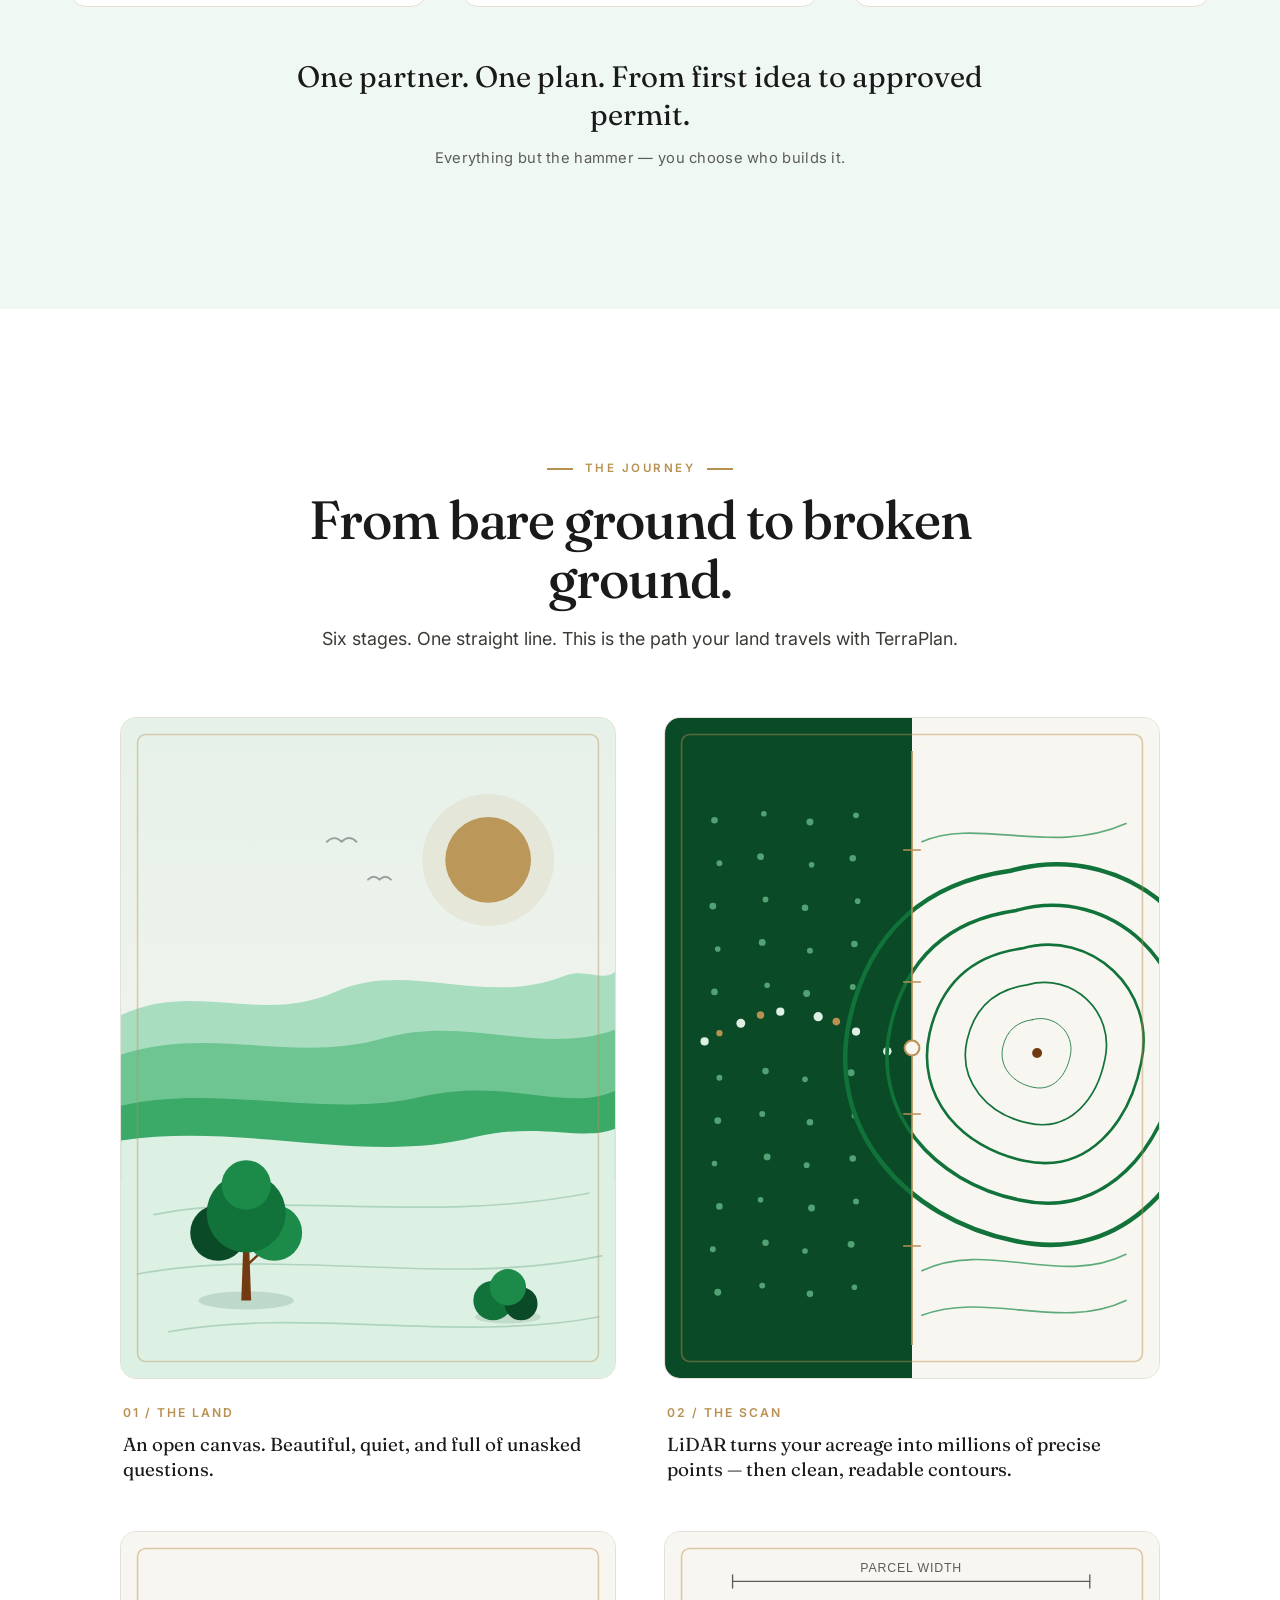
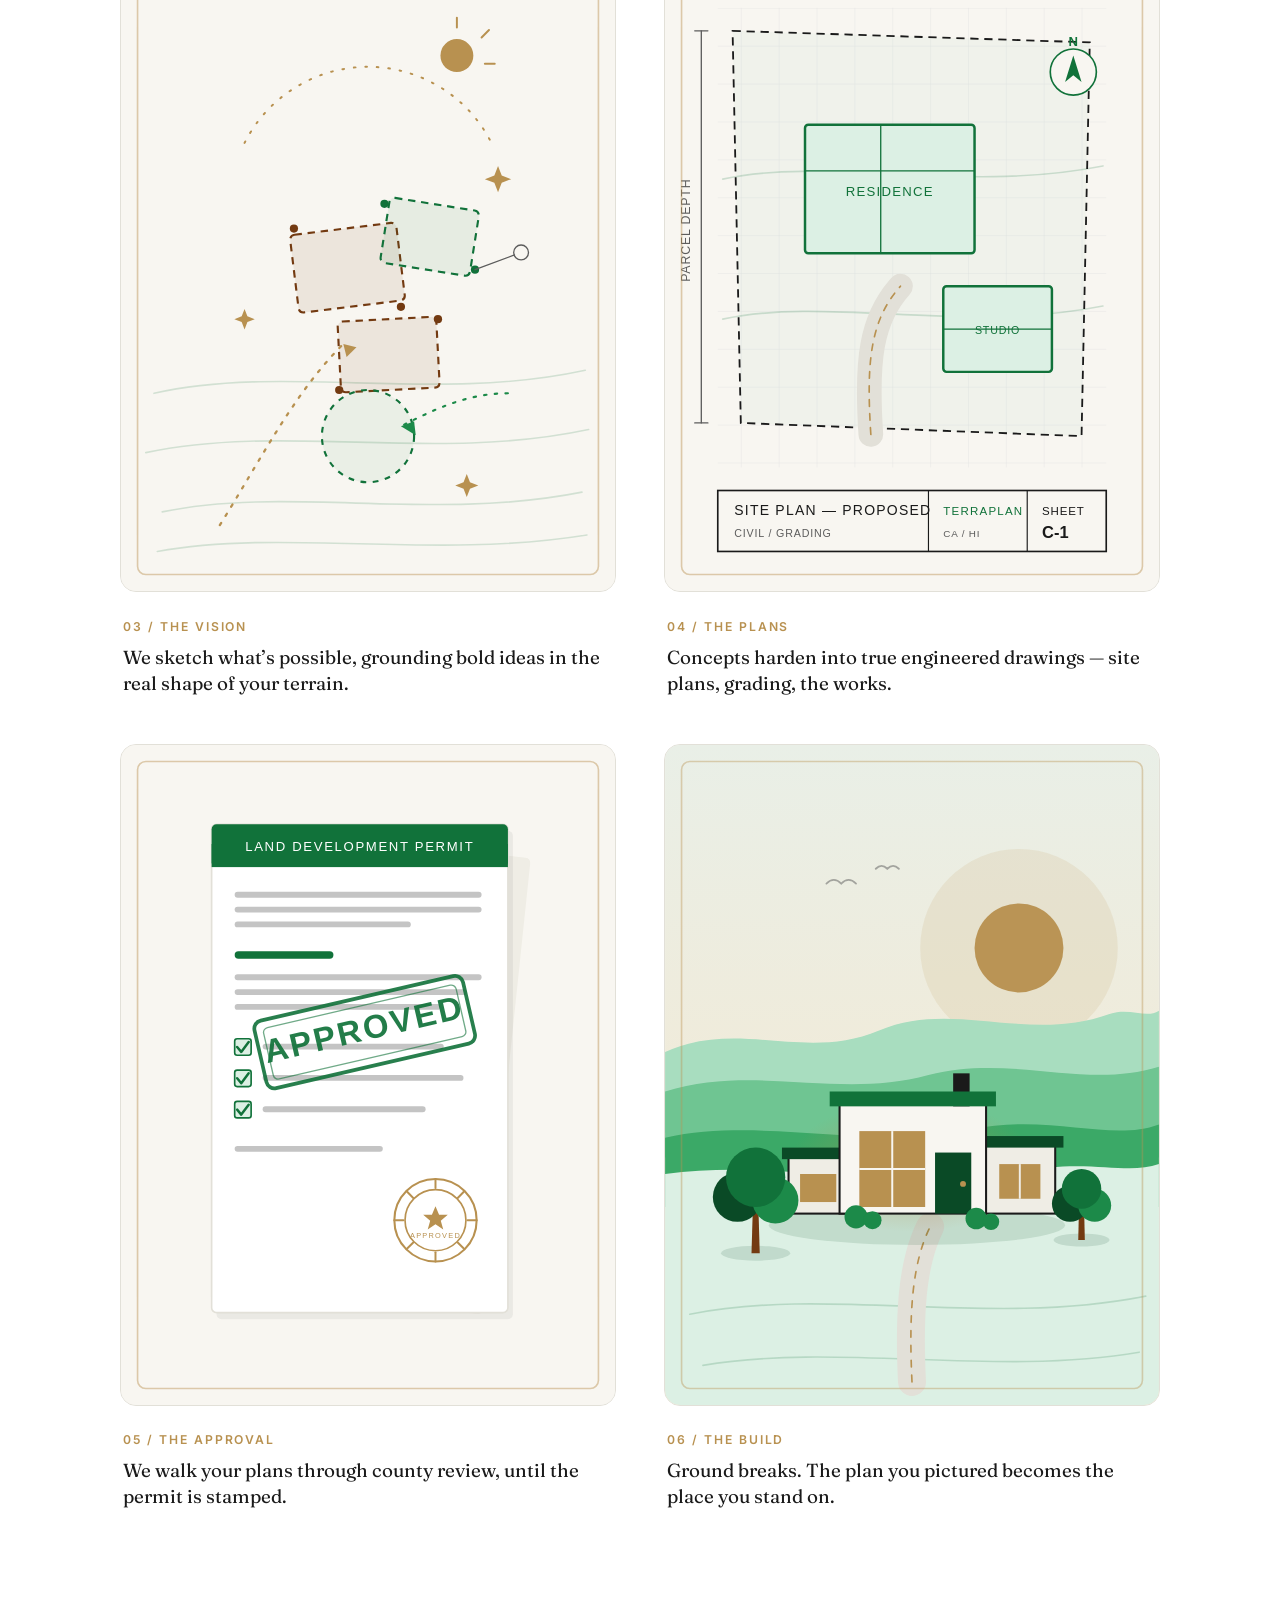
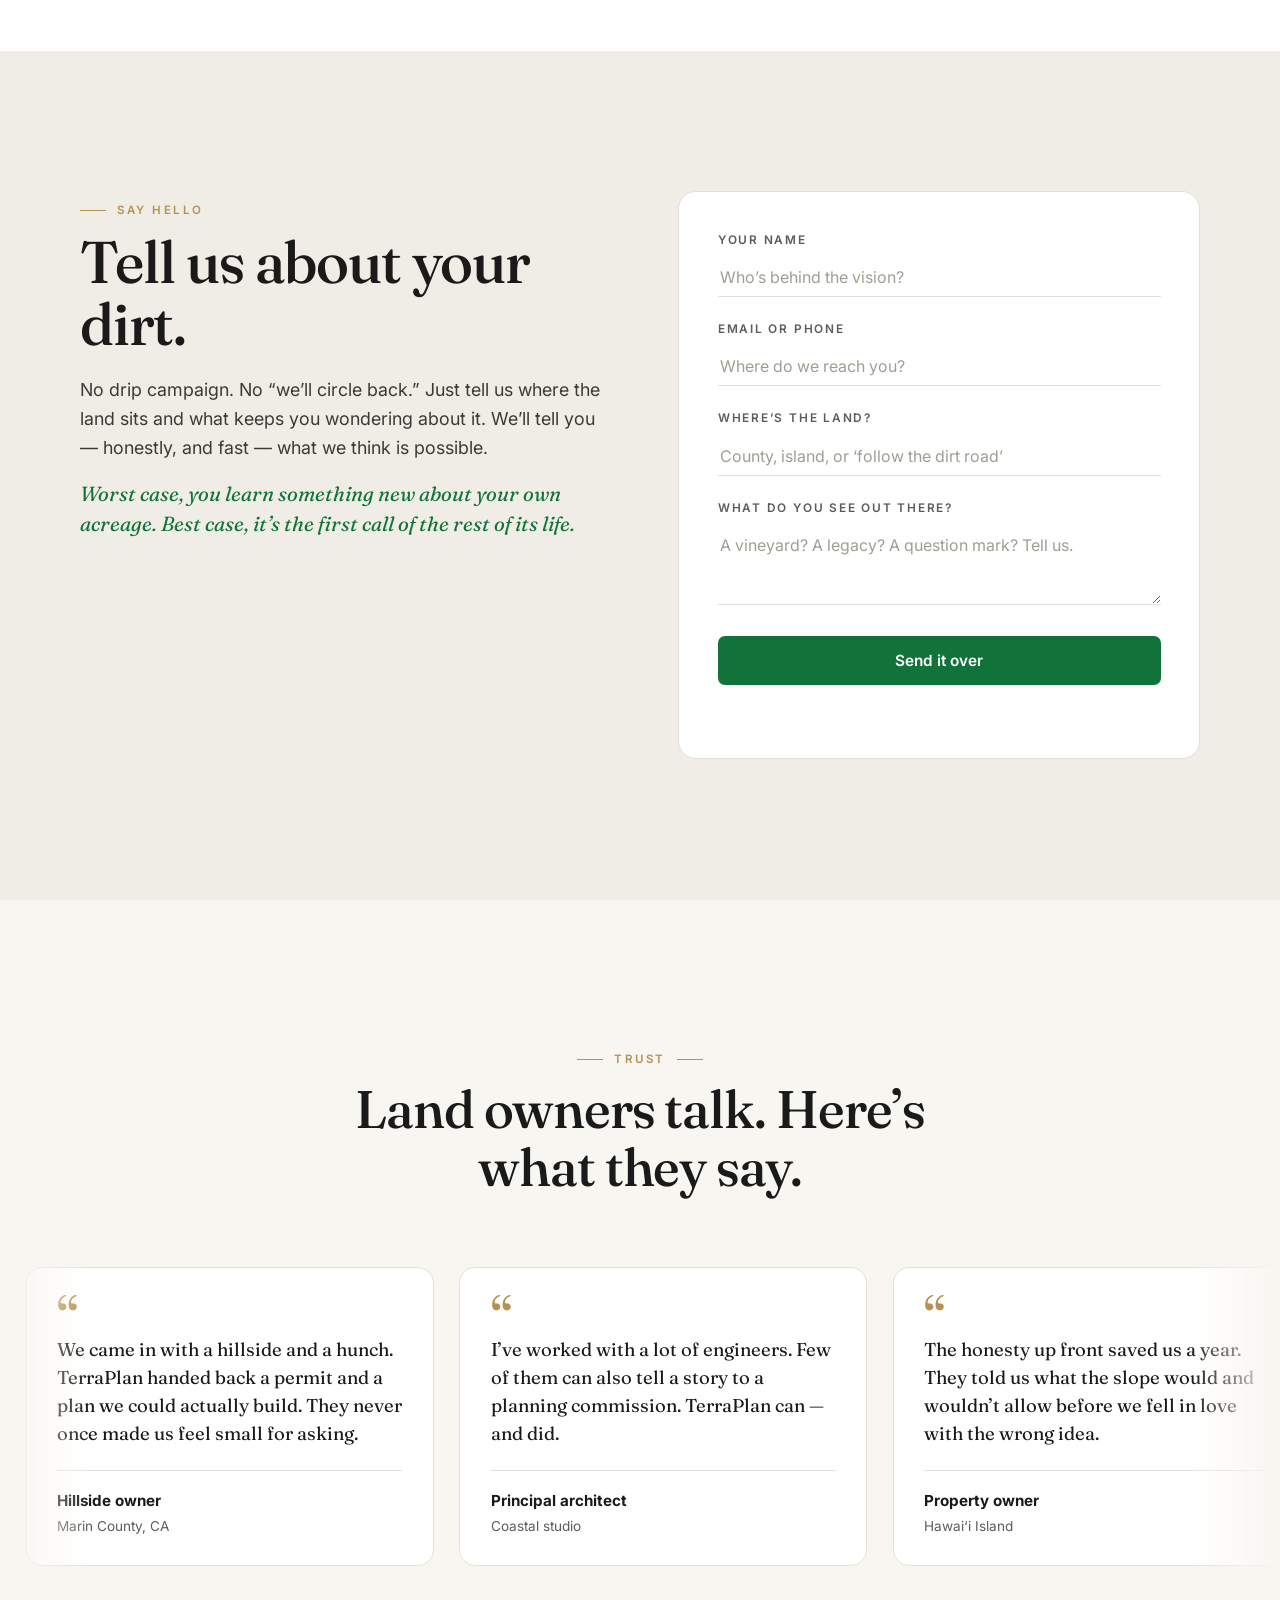
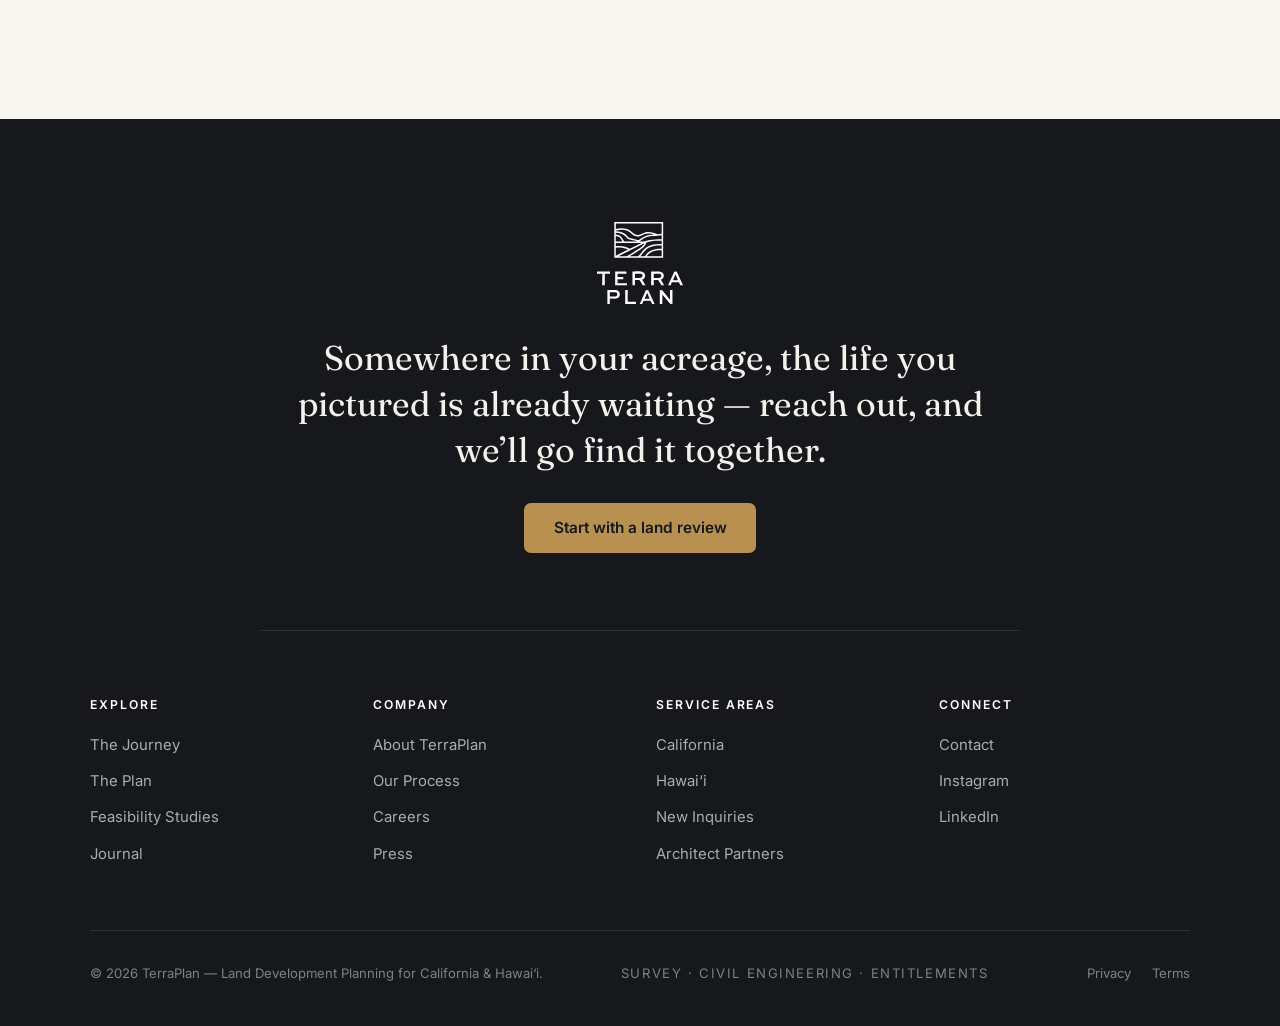
==== commit 72707840: "Remove placeholder phone number and email from the site Drop the "Rather just talk?" block from the " ====
--- a/public/index.html
+++ b/public/index.html
@@ -241,11 +241,6 @@
             Worst case, you learn something new about your own acreage.
             Best case, it&rsquo;s the first call of the rest of its life.
           </p>
-          <div class="contact__direct">
-            <span>Rather just talk? Real people answer.</span>
-            <a class="contact__phone" href="tel:+18085550148">(808) 555&middot;0148</a>
-            <a class="contact__email" href="mailto:hello@terraplan.example">hello@terraplan.example</a>
-          </div>
         </div>
         <form class="contact__form reveal" data-delay="1" id="contactForm" novalidate>
           <div class="field">
@@ -315,9 +310,9 @@
       <img class="footer__logo" src="assets/logo-vertical-white.svg" alt="TerraPlan" />
       <p class="footer__poetic">
         Somewhere in your acreage, the life you pictured is already waiting &mdash;
-        call, and we&rsquo;ll go find it together.
+        reach out, and we&rsquo;ll go find it together.
       </p>
-      <a class="btn btn--brass" href="tel:+18085550148">Call (808) 555&middot;0148</a>
+      <a class="btn btn--brass" href="#contact">Start with a land review</a>
     </div>
     <div class="footer__grid">
       <nav class="footer__col" aria-label="Explore">
@@ -346,7 +341,6 @@
         <a href="#contact">Contact</a>
         <a href="#">Instagram</a>
         <a href="#">LinkedIn</a>
-        <a href="mailto:hello@terraplan.example">Email Us</a>
       </nav>
     </div>
     <div class="footer__bar">
--- a/public/styles.css
+++ b/public/styles.css
@@ -523,33 +523,6 @@
   line-height: 1.45;
   color: var(--primary);
 }
-.contact__direct {
-  margin-top: 2.1rem;
-  display: flex;
-  flex-direction: column;
-  gap: .35rem;
-}
-.contact__direct span {
-  font-size: .76rem;
-  text-transform: uppercase;
-  letter-spacing: .15em;
-  color: var(--muted);
-  font-weight: 600;
-}
-.contact__phone {
-  font-family: var(--serif);
-  font-size: clamp(1.7rem, 2.6vw, 2.1rem);
-  color: var(--ink);
-  text-decoration: none;
-  transition: color .2s var(--ease);
-}
-.contact__phone:hover { color: var(--primary); }
-.contact__email {
-  color: var(--primary);
-  text-decoration: none;
-  font-size: .98rem;
-}
-.contact__email:hover { text-decoration: underline; }
 
 .contact__form {
   background: var(--surface);
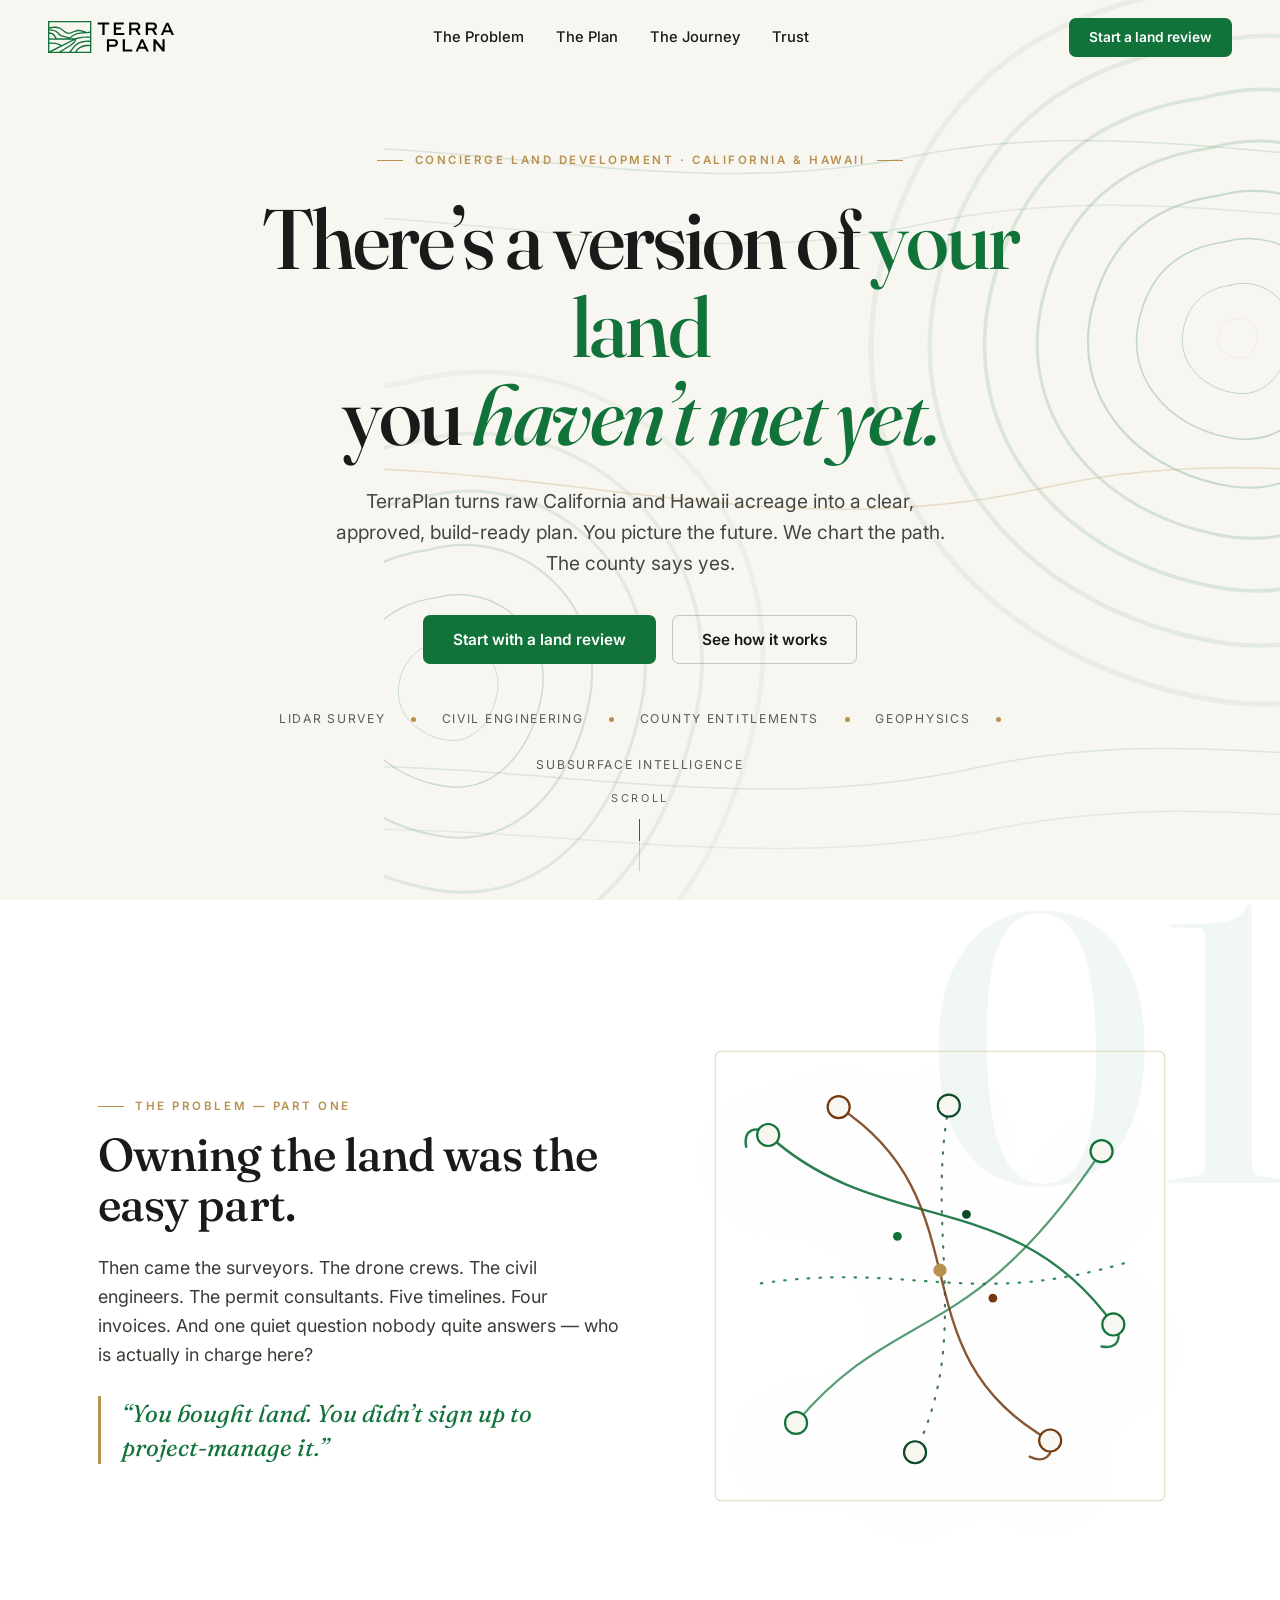
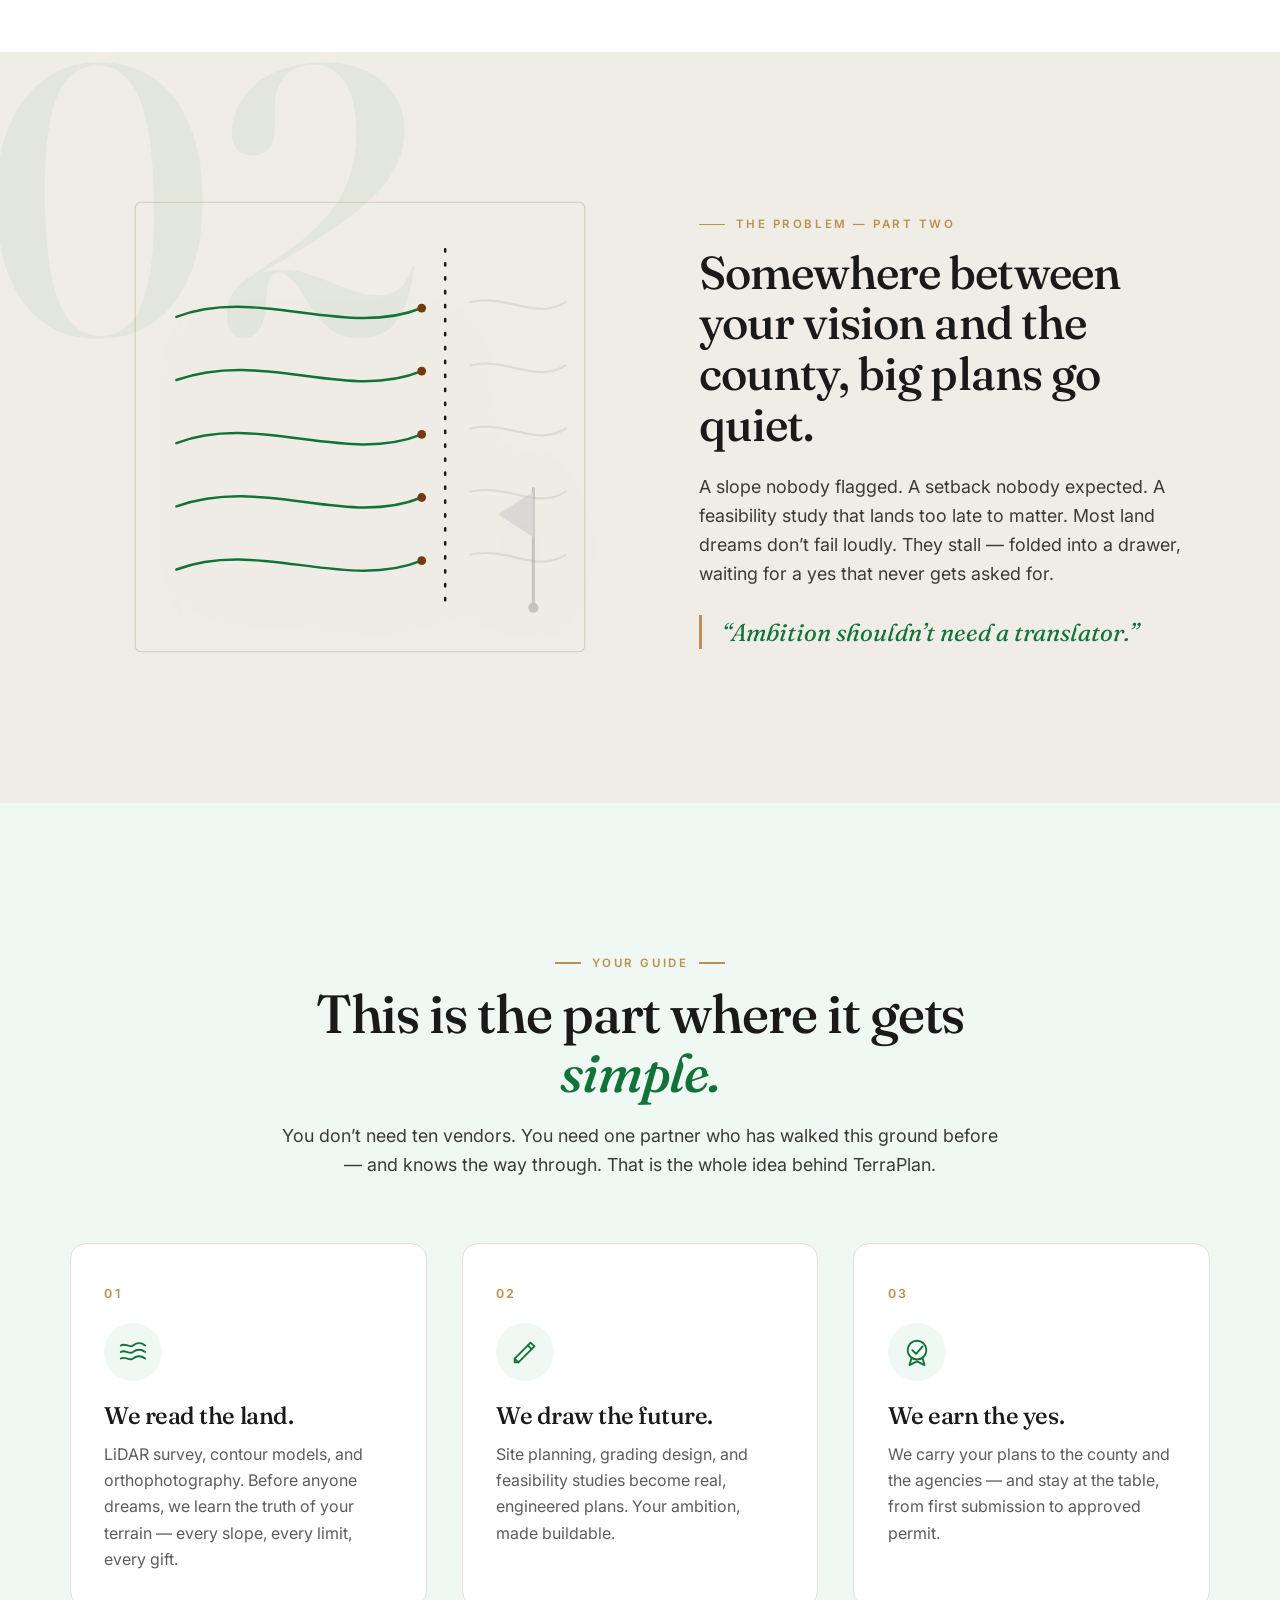
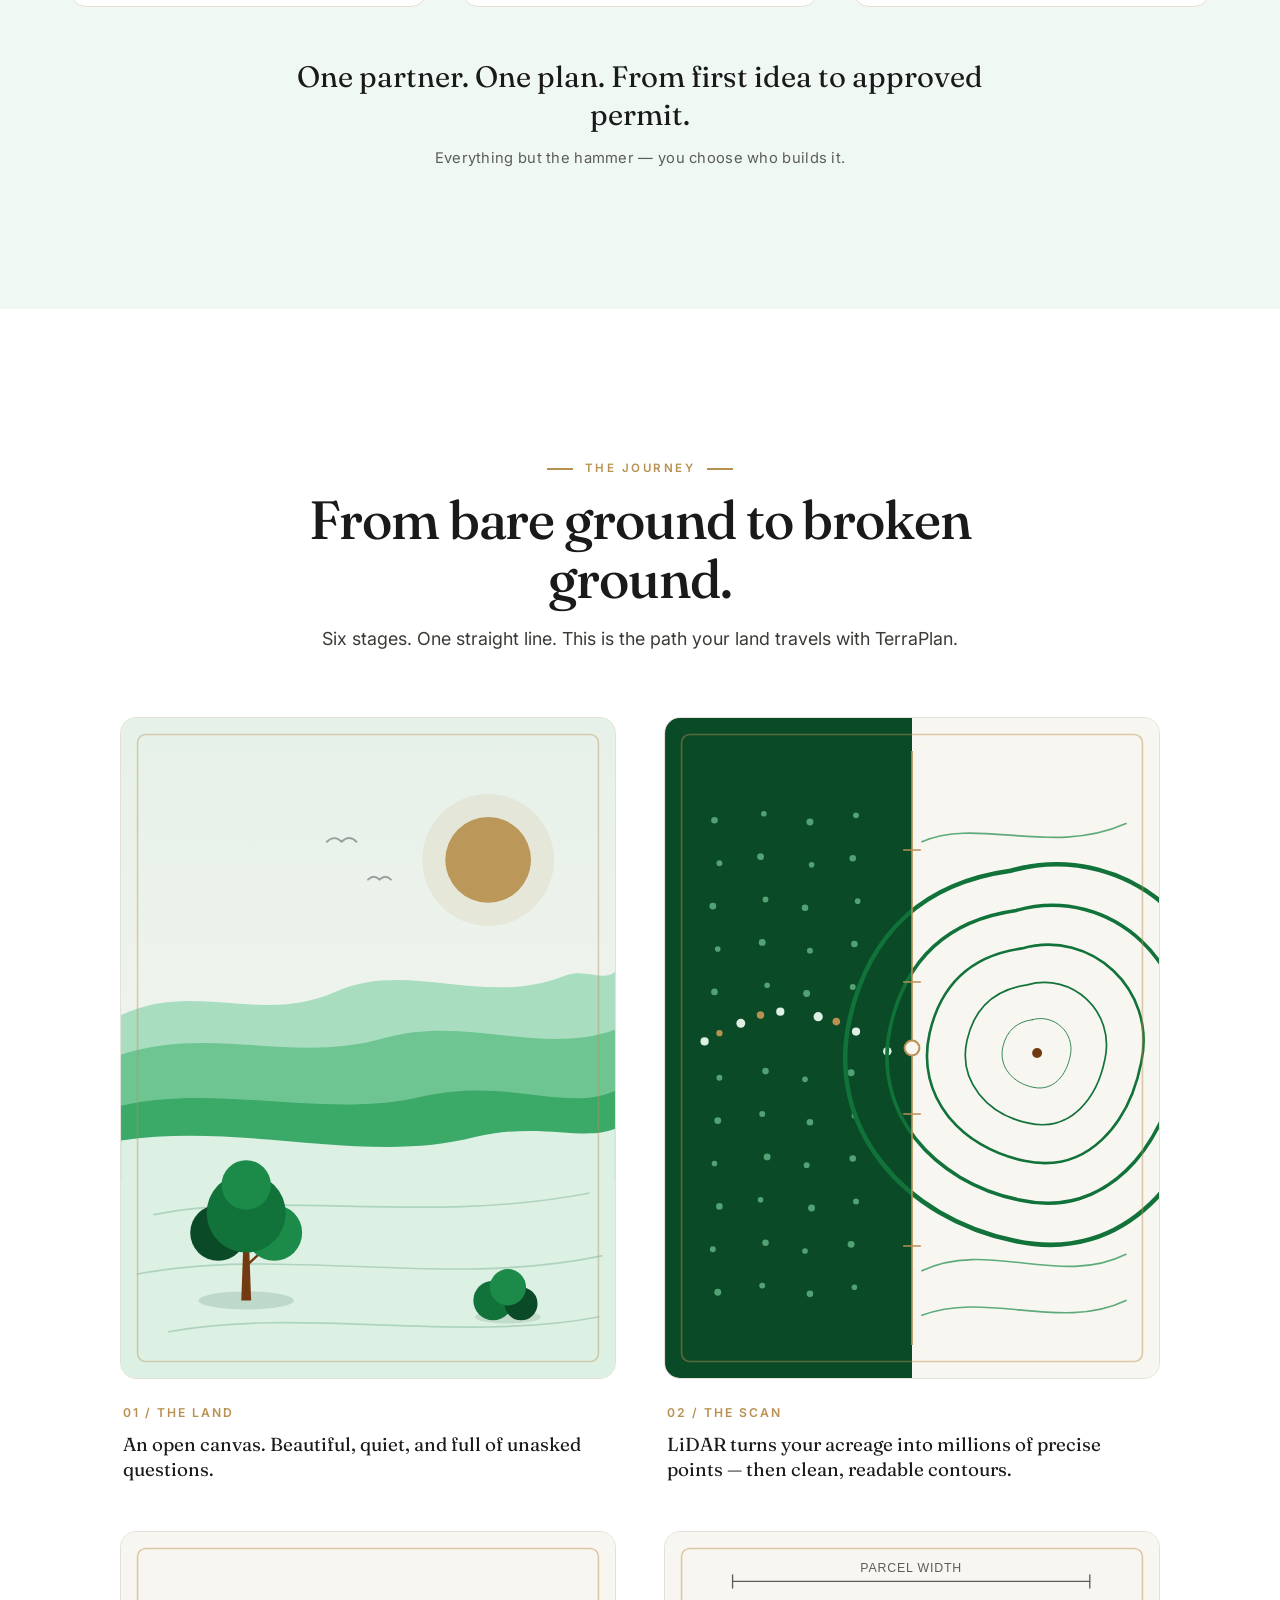
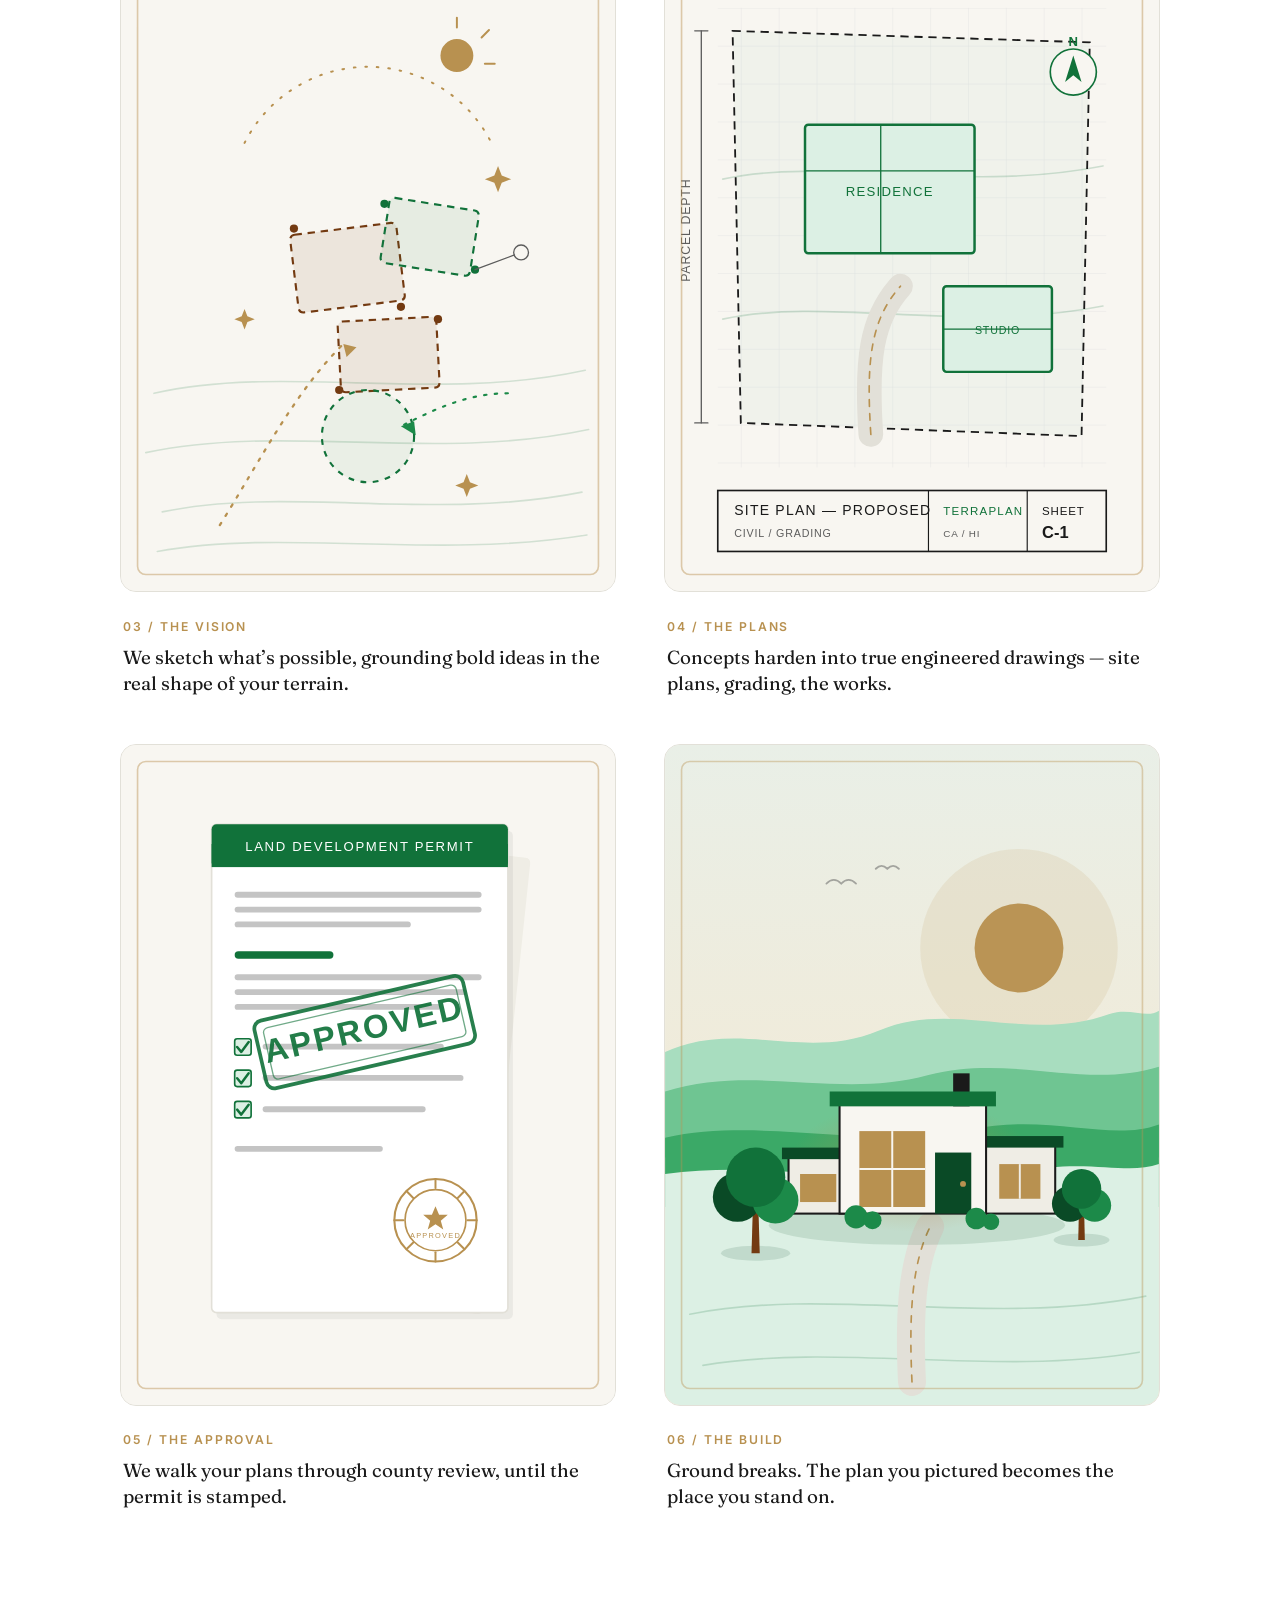
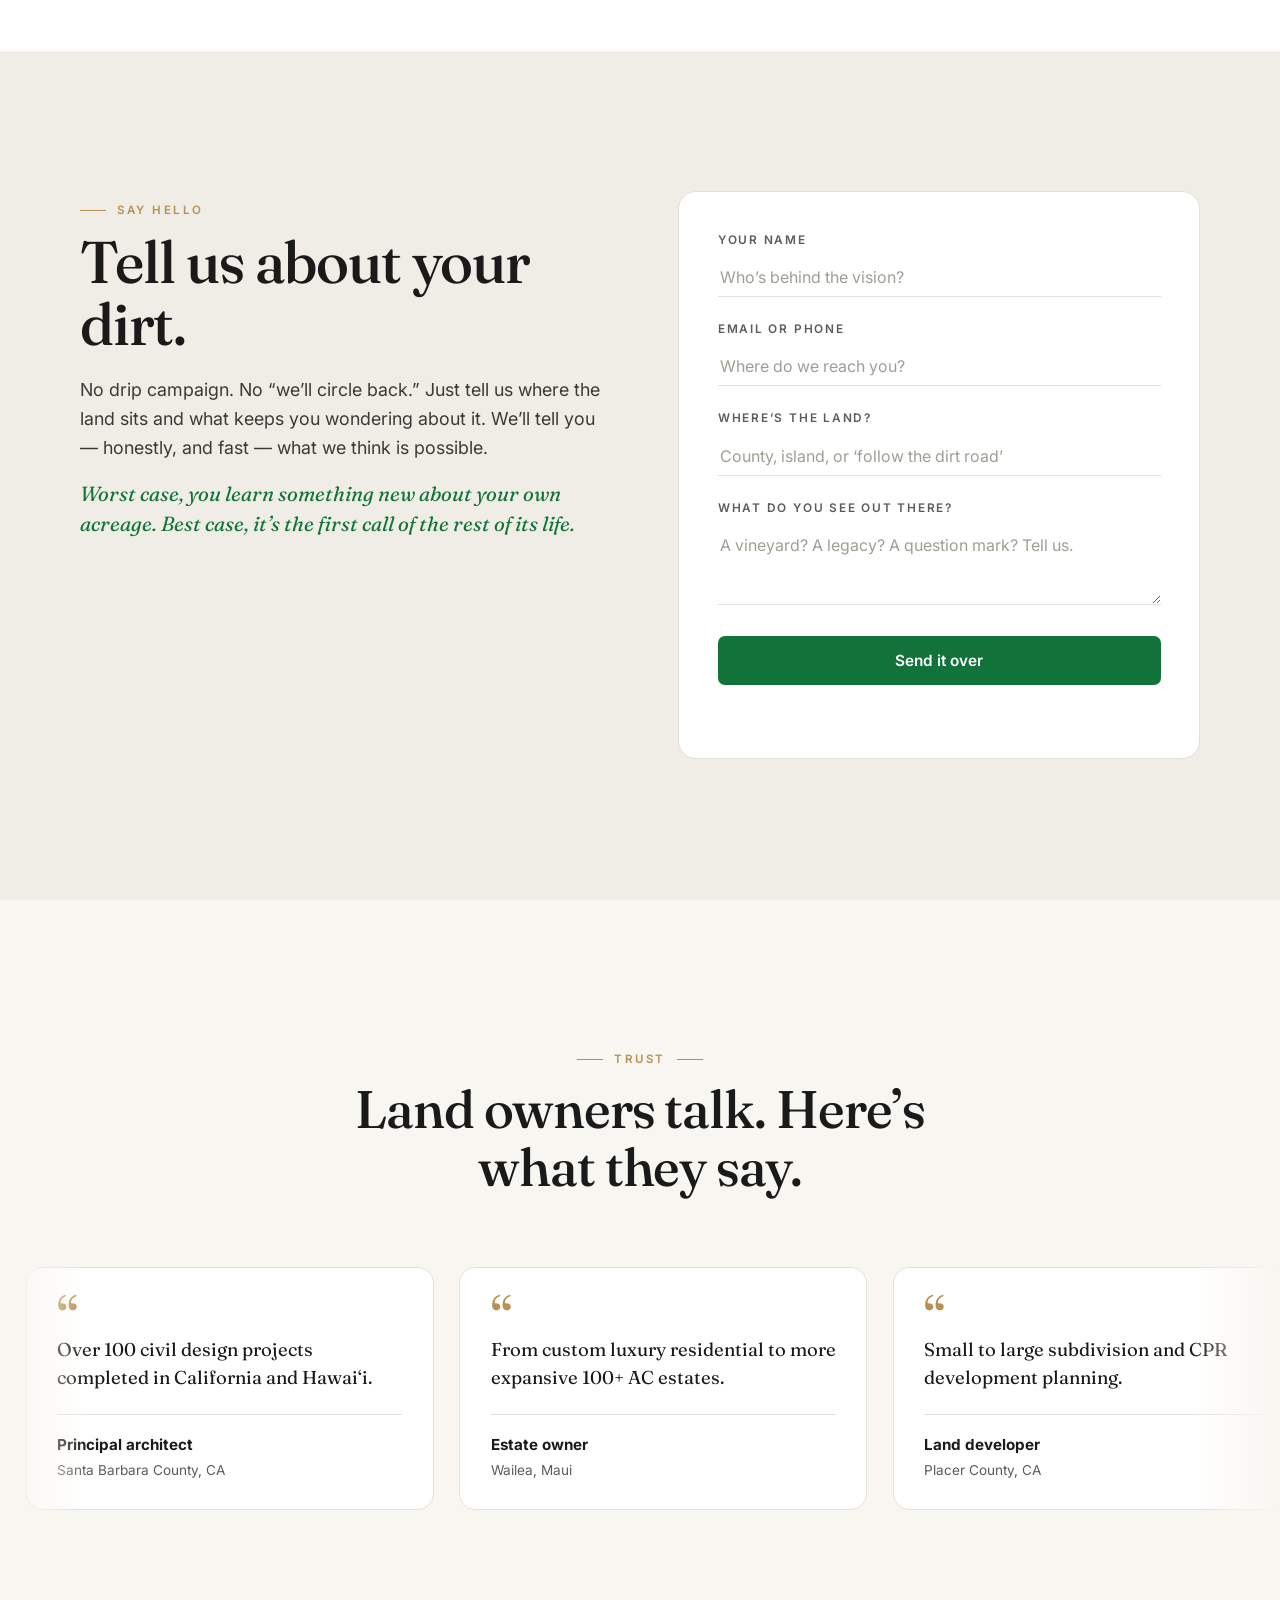
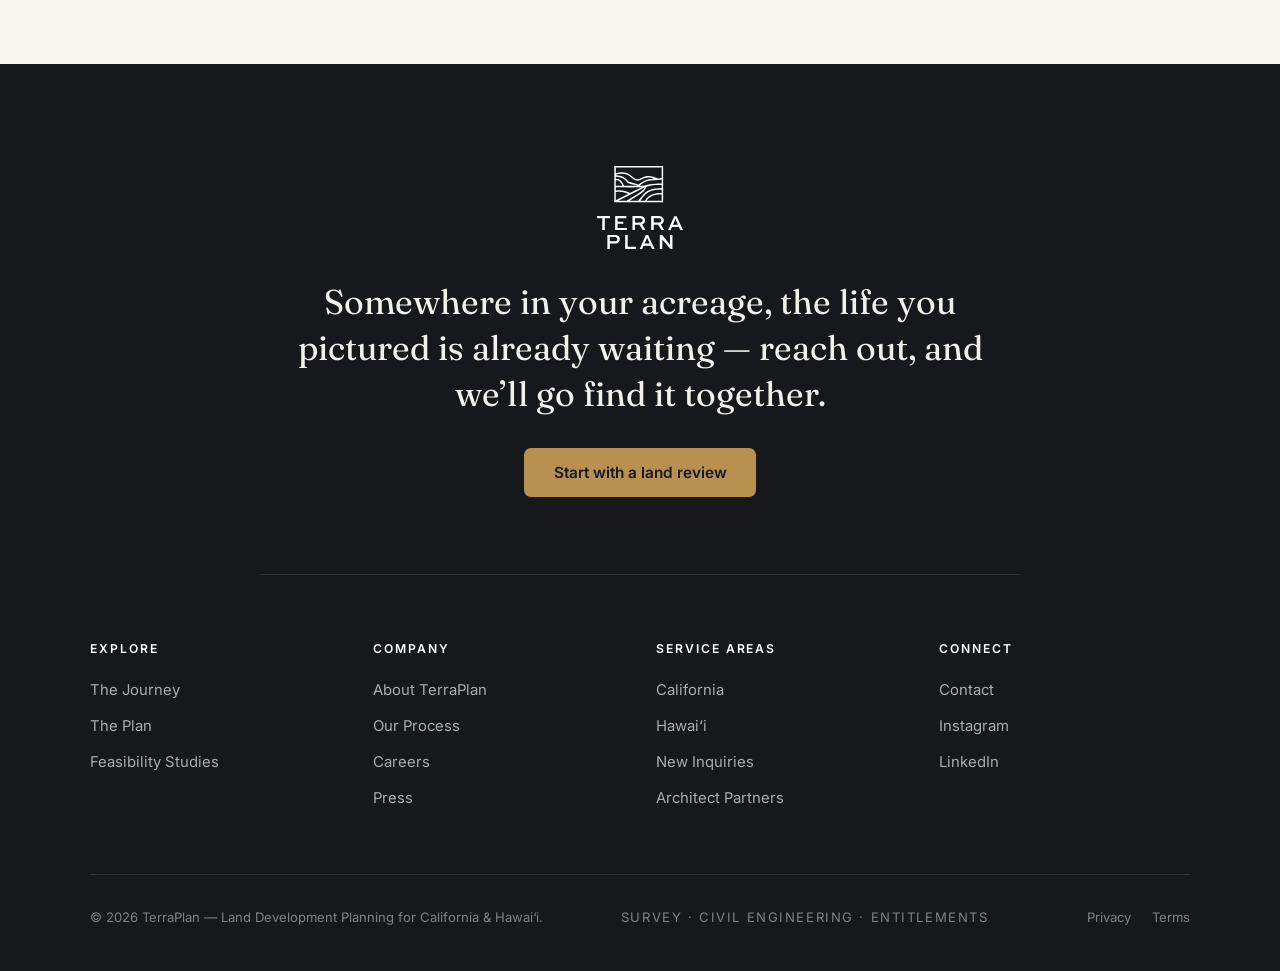
==== commit c5f0976a: "Refresh trust cards, hero services, footer links, and marquee loop - Trust section: replace placehol" ====
--- a/public/index.html
+++ b/public/index.html
@@ -58,6 +58,8 @@
           <li>LiDAR Survey</li>
           <li>Civil Engineering</li>
           <li>County Entitlements</li>
+          <li>Geophysics</li>
+          <li>Subsurface Intelligence</li>
         </ul>
       </div>
       <a class="hero__scroll" href="#problem" aria-label="Scroll down">
@@ -266,7 +268,7 @@
     </section>
 
     <!-- ============ TRUST ============ -->
-    <!-- Testimonials are placeholder copy, ready to be replaced with verified client quotes. -->
+    <!-- Anonymous project highlights; locations are representative. -->
     <section class="trust" id="trust">
       <div class="trust__head reveal">
         <p class="eyebrow eyebrow--center">Trust</p>
@@ -275,28 +277,36 @@
       <div class="marquee" id="marquee">
         <div class="marquee__track">
           <figure class="quote">
-            <blockquote>We came in with a hillside and a hunch. TerraPlan handed back a permit and a plan we could actually build. They never once made us feel small for asking.</blockquote>
-            <figcaption><strong>Hillside owner</strong><span>Marin County, CA</span></figcaption>
-          </figure>
-          <figure class="quote">
-            <blockquote>I&rsquo;ve worked with a lot of engineers. Few of them can also tell a story to a planning commission. TerraPlan can &mdash; and did.</blockquote>
-            <figcaption><strong>Principal architect</strong><span>Coastal studio</span></figcaption>
-          </figure>
-          <figure class="quote">
-            <blockquote>The honesty up front saved us a year. They told us what the slope would and wouldn&rsquo;t allow before we fell in love with the wrong idea.</blockquote>
-            <figcaption><strong>Property owner</strong><span>Hawai&lsquo;i Island</span></figcaption>
-          </figure>
-          <figure class="quote">
-            <blockquote>One contact. One invoice. One plan. After three false starts with other firms, that alone felt like a small miracle.</blockquote>
-            <figcaption><strong>Estate owner</strong><span>Napa Valley, CA</span></figcaption>
-          </figure>
-          <figure class="quote">
-            <blockquote>Our clients expect deliverables that hold up. TerraPlan&rsquo;s surveys and contours are the cleanest we&rsquo;ve ever put in front of a designer.</blockquote>
-            <figcaption><strong>Studio director</strong><span>Honolulu, HI</span></figcaption>
-          </figure>
-          <figure class="quote">
-            <blockquote>They treated our forty acres like it mattered as much to them as it did to us. Turns out, it did.</blockquote>
-            <figcaption><strong>Land owner</strong><span>Sonoma County, CA</span></figcaption>
+            <blockquote>Over 100 civil design projects completed in California and Hawai&lsquo;i.</blockquote>
+            <figcaption><strong>Principal architect</strong><span>Santa Barbara County, CA</span></figcaption>
+          </figure>
+          <figure class="quote">
+            <blockquote>From custom luxury residential to more expansive 100+ AC estates.</blockquote>
+            <figcaption><strong>Estate owner</strong><span>Wailea, Maui</span></figcaption>
+          </figure>
+          <figure class="quote">
+            <blockquote>Small to large subdivision and CPR development planning.</blockquote>
+            <figcaption><strong>Land developer</strong><span>Placer County, CA</span></figcaption>
+          </figure>
+          <figure class="quote">
+            <blockquote>Senior centers, workforce housing and institutional facilities.</blockquote>
+            <figcaption><strong>Nonprofit director</strong><span>Hilo, Hawai&lsquo;i Island</span></figcaption>
+          </figure>
+          <figure class="quote">
+            <blockquote>Commercial center developments &mdash; parking, pedestrians, utilities.</blockquote>
+            <figcaption><strong>Commercial property owner</strong><span>San Luis Obispo, CA</span></figcaption>
+          </figure>
+          <figure class="quote">
+            <blockquote>Agricultural, industrial, airport and other facility improvements.</blockquote>
+            <figcaption><strong>Facilities manager</strong><span>L&#299;hu&lsquo;e, Kaua&lsquo;i</span></figcaption>
+          </figure>
+          <figure class="quote">
+            <blockquote>Roads and drainage infrastructure for a 1000+ AC resort community.</blockquote>
+            <figcaption><strong>Resort developer</strong><span>Kona, Hawai&lsquo;i Island</span></figcaption>
+          </figure>
+          <figure class="quote">
+            <blockquote>Making community parks and recreational areas ADA compliant.</blockquote>
+            <figcaption><strong>Parks &amp; recreation director</strong><span>Monterey County, CA</span></figcaption>
           </figure>
         </div>
       </div>
@@ -320,7 +330,6 @@
         <a href="#">The Journey</a>
         <a href="#">The Plan</a>
         <a href="#">Feasibility Studies</a>
-        <a href="#">Journal</a>
       </nav>
       <nav class="footer__col" aria-label="Company">
         <h4>Company</h4>
--- a/public/styles.css
+++ b/public/styles.css
@@ -600,7 +600,7 @@
 .marquee:hover .marquee__track { animation-play-state: paused; }
 @keyframes marquee {
   from { transform: translateX(0); }
-  to   { transform: translateX(-50%); }
+  to   { transform: translateX(var(--marquee-shift, -50%)); }
 }
 .quote {
   flex: 0 0 clamp(280px, 78vw, 408px);
